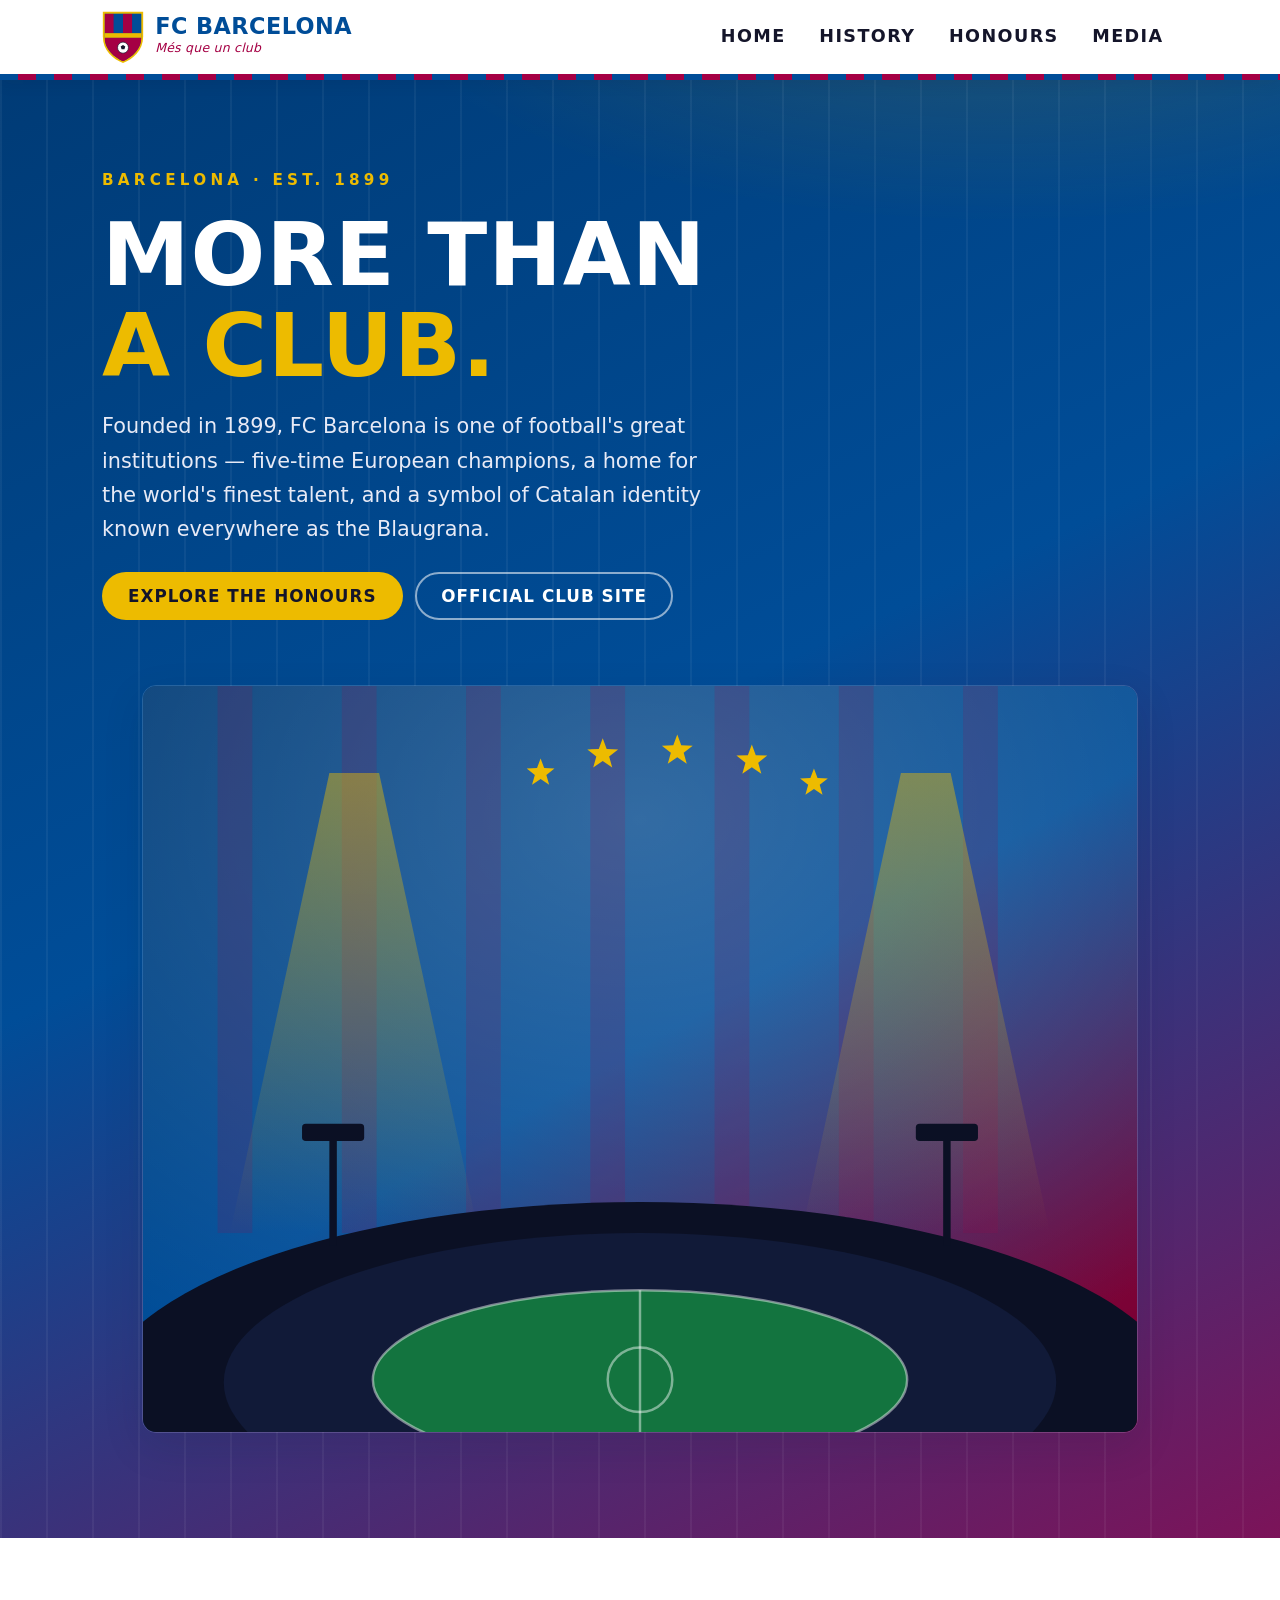
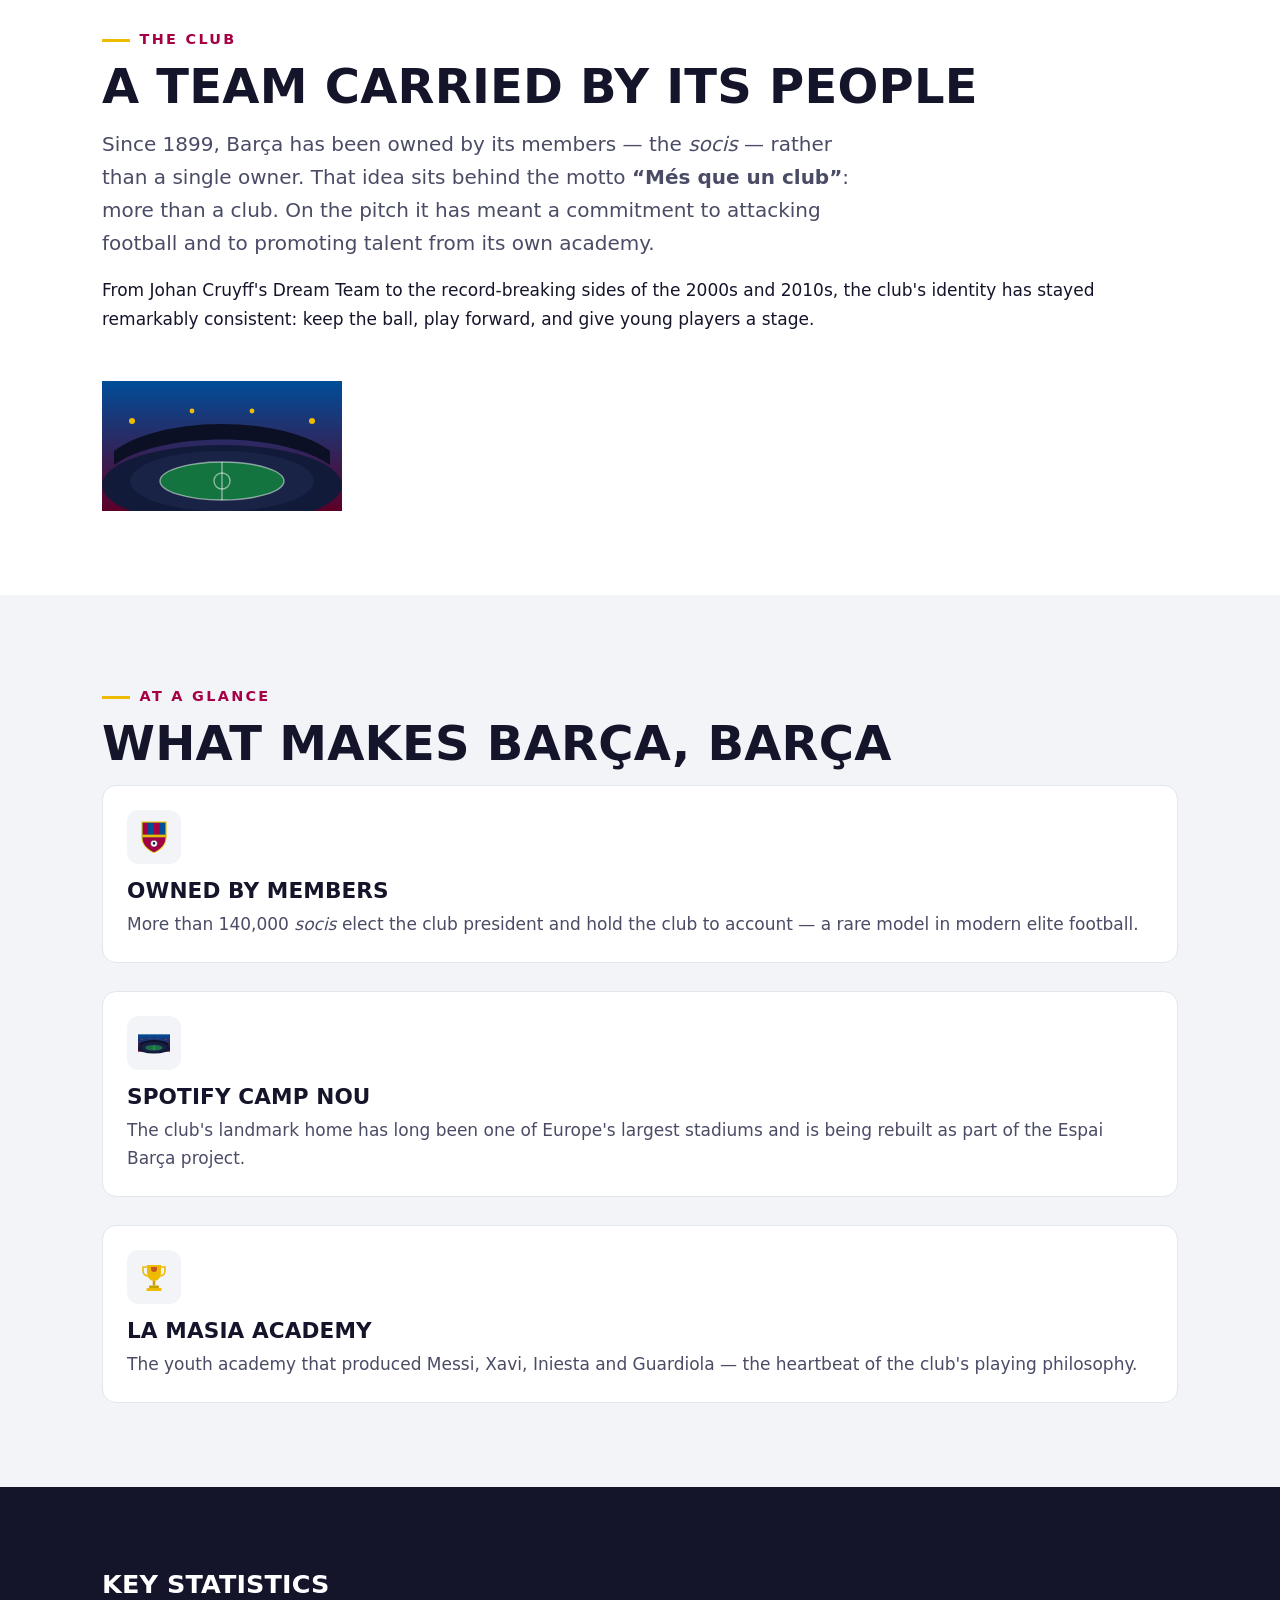
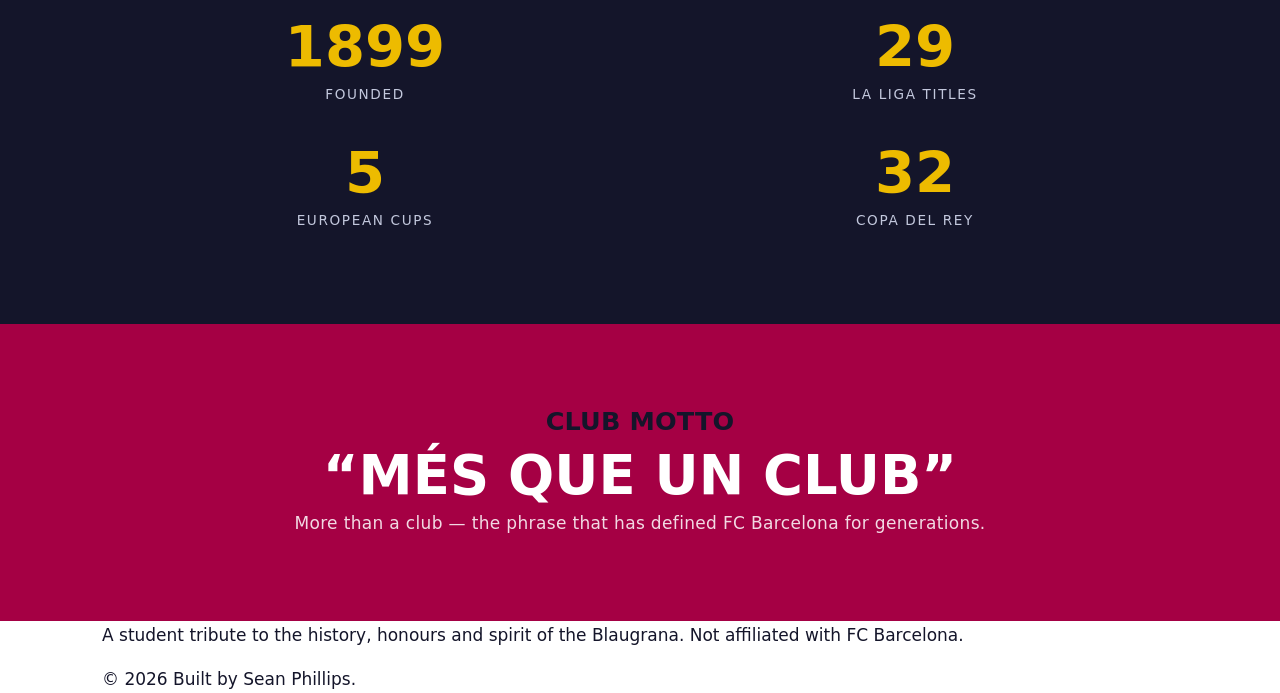
==== index.html @ 63220c72 "adding the motto band at bottom of home page above footer" ====
<!DOCTYPE html>
<html lang="en">
<head>
  <meta charset="utf-8">
  <meta name="viewport" content="width=device-width, initial-scale=1">
  <title>FC Barcelona — Més que un club</title>
  <link rel="stylesheet" href="css/styles.css">
</head>
<body>

  <header class="masthead">
    <div class="container masthead-inner">
      <a class="brand" href="index.html">
        <img class="brand-crest" src="images/crest.svg" alt="FC Barcelona crest" width="42" height="51">
        <span class="brand-text">
          <span class="brand-name">FC Barcelona</span>
          <span class="brand-motto">Més que un club</span>
        </span>
      </a>

      <nav class="mainnav">
        <ul class="nav-menu">
          <li><a class="nav-link" href="index.html">Home</a></li>
          <li><a class="nav-link" href="history.html">History</a></li>
          <li><a class="nav-link" href="honours.html">Honours</a></li>
          <li><a class="nav-link" href="media.html">Media</a></li>
        </ul>
      </nav>
    </div>
    <div class="stripe-bar"></div>
  </header>

  <main id="main">
    <!-- Hero -->
    <section class="hero">
      <div class="container">
        <div class="hero-inner">
          <div>
            <p class="hero-tag rise">Barcelona · Est. 1899</p>
            <h1 class="rise rise-2">More than<span class="accent">a club.</span></h1>
            <p class="hero-lead rise rise-3">Founded in 1899, FC Barcelona is one of football's great institutions — five-time European champions, a home for the world's finest talent, and a symbol of Catalan identity known everywhere as the Blaugrana.</p>
            <div class="hero-actions rise rise-3">
              <a class="button button--primary" href="honours.html">Explore the honours</a>
              <a class="button button--ghost" href="https://www.fcbarcelona.com" target="_blank" rel="noopener noreferrer">Official club site</a>
            </div>
          </div>
          <figure class="hero-figure rise rise-3">
            <img src="images/hero.svg" alt="Illustration of a floodlit stadium in Barcelona's blue and garnet colours" width="800" height="600">
          </figure>
        </div>
      </div>
    </section>

    <!-- Intro / about -->
    <section class="section">
      <div class="container">
        <div class="split split--7-5 split--center">
          <div>
            <p class="eyebrow">The club</p>
            <h2 class="section-title">A team carried by its people</h2>
            <p class="lead">Since 1899, Barça has been owned by its members — the <em>socis</em> — rather than a single owner. That idea sits behind the motto <strong>“Més que un club”</strong>: more than a club. On the pitch it has meant a commitment to attacking football and to promoting talent from its own academy.</p>
            <p>From Johan Cruyff's Dream Team to the record-breaking sides of the 2000s and 2010s, the club's identity has stayed remarkably consistent: keep the ball, play forward, and give young players a stage.</p>
          </div>
          <div>
            <img src="images/stadium.svg" alt="Stylised illustration of a football stadium" width="240" height="130">
          </div>
        </div>
      </div>
    </section>

     <!-- Feature cards (CSS grid) -->
    <section class="section section--mist">
      <div class="container">
        <p class="eyebrow">At a glance</p>
        <h2 class="section-title">What makes Barça, Barça</h2>
        <!-- the card icons are just decoration so I left the alt text empty -->
        <div class="cards">
          <div>
            <article class="feature">
              <div class="feature-icon"><img src="images/crest.svg" alt=""></div>
              <h3>Owned by members</h3>
              <p>More than 140,000 <em>socis</em> elect the club president and hold the club to account — a rare model in modern elite football.</p>
            </article>
          </div>
          <div>
            <article class="feature">
              <div class="feature-icon"><img src="images/stadium.svg" alt=""></div>
              <h3>Spotify Camp Nou</h3>
              <p>The club's landmark home has long been one of Europe's largest stadiums and is being rebuilt as part of the Espai Barça project.</p>
            </article>
          </div>
          <div>
            <article class="feature">
              <div class="feature-icon"><img src="images/trophy.svg" alt=""></div>
              <h3>La Masia academy</h3>
              <p>The youth academy that produced Messi, Xavi, Iniesta and Guardiola — the heartbeat of the club's playing philosophy.</p>
            </article>
          </div>
        </div>
      </div>
    </section>

    <!-- Stats band -->
    <section class="section section--ink">
      <div class="container">
        <!-- this heading is hidden visually but still there for screen readers -->
        <h2 class="visually-hidden">Key statistics</h2>
        <div class="stat-row">
          <div><div class="stat"><span class="stat-num">1899</span><span class="stat-label">Founded</span></div></div>
          <div><div class="stat"><span class="stat-num">29</span><span class="stat-label">La Liga titles</span></div></div>
          <div><div class="stat"><span class="stat-num">5</span><span class="stat-label">European Cups</span></div></div>
          <div><div class="stat"><span class="stat-num">32</span><span class="stat-label">Copa del Rey</span></div></div>
        </div>
      </div>
    </section>

    <!-- Motto band -->
    <section class="section motto">
      <div class="container">
        <h2 class="visually-hidden">Club motto</h2>
        <p class="motto-quote">“Més que un club”</p>
        <p class="motto-sub">More than a club — the phrase that has defined FC Barcelona for generations.</p>
      </div>
    </section>

  </main>

  <footer class="site-footer">
    <div class="container">
      <p>A student tribute to the history, honours and spirit of the Blaugrana. Not affiliated with FC Barcelona.</p>
      <span>© 2026 Built by Sean Phillips.</span>
    </div>
  </footer>

</body>
</html>
---- css/styles.css ----
/* Stylesheet for the website
   Mobile first, no JavaScript and no CSS framework. 
   The layout is done with CSS Grid and Flexbox.
   Colours are the club's blue and garnet (blaugrana) with a gold accent.
   Headings use Barlow Condensed and text uses Barlow. */

/* Variables */
:root {
  --blau: #004D98;
  --blau-dark: #003b76;
  --grana: #A50044;
  --grana-dark: #7a0034;
  --or: #EDBB00;          /* gold accent only, too low contrast for text on white */
  --or-deep: #b8880a;
  --ink: #14152A;         /* nearly black with a blue tint, main text colour */
  --ink-soft: #4a4c66;
  --mist: #F2F4F8;        /* light grey-blue section background */
  --line: #e1e6ef;
  --white: #ffffff;

  /* the browser uses the first font it can find, so if Barlow isn't
     installed it drops to the next one - none of these are downloaded */
  --ff-display: "Barlow Condensed", "Arial Narrow", system-ui, sans-serif;
  --ff-body: "Barlow", system-ui, -apple-system, "Segoe UI", Roboto, Helvetica, Arial, sans-serif;

  --radius: 14px;
  --radius-sm: 9px;
  --shadow-sm: 0 4px 14px rgba(20, 21, 42, 0.08);
  --shadow: 0 14px 40px rgba(20, 21, 42, 0.12);
  --ring: 0 0 0 3px rgba(0, 77, 152, 0.35);

  --wrap: 1140px;
  --gutter: clamp(1rem, 4vw, 2rem);
}

/* Base / reset */
*,
*::before,
*::after { box-sizing: border-box; }

html {
  scroll-behavior: smooth;
  scroll-padding-top: 6rem;
  -webkit-text-size-adjust: 100%;   /* stops iOS resizing the text by itself */
}

body {
  margin: 0;
  overflow-x: hidden;               /* stops any accidental sideways scroll on phones */
  font-family: var(--ff-body);
  font-size: 1.0625rem;             /* about 17px, easy to read on a phone */
  line-height: 1.65;
  color: var(--ink);
  background: var(--white);
  -webkit-font-smoothing: antialiased;
}

img,
svg { max-width: 100%; height: auto; display: block; }  /* images shrink to fit their box */

a { color: var(--blau); text-underline-offset: 0.15em; }
a:hover { color: var(--grana); }

h1, h2, h3, h4 {
  font-family: var(--ff-display);
  font-weight: 800;
  line-height: 1.04;
  text-transform: uppercase;
  letter-spacing: 0.005em;
  color: var(--ink);
  margin: 0 0 0.5em;
}

p { margin: 0 0 1rem; }
ul, ol { margin: 0 0 1rem; }

:focus-visible {
  outline: 3px solid var(--blau);
  outline-offset: 2px;
  border-radius: 3px;
}

/* Helpers */
.container,
.wrap {
  width: 100%;
  max-width: var(--wrap);
  margin-inline: auto;
  padding-inline: var(--gutter);
}
.eyebrow {
  display: inline-flex;
  align-items: center;
  gap: 0.6rem;
  font-family: var(--ff-display);
  font-weight: 700;
  text-transform: uppercase;
  letter-spacing: 0.16em;
  font-size: 0.9rem;
  color: var(--grana);
  margin: 0 0 0.6rem;
}
.eyebrow::before {
  content: "";
  width: 28px; height: 3px;
  background: var(--or);
  flex: none;
}
.eyebrow--light { color: var(--or); }

.section { padding-block: clamp(2.75rem, 8vw, 5.25rem); }
.section--mist { background: var(--mist); }
.section--ink { background: var(--ink); color: #dfe2f0; }
.section--ink h1,
.section--ink h2,
.section--ink h3 { color: var(--white); }

.section-title {
  font-size: clamp(1.9rem, 7vw, 3rem);
  margin-bottom: 0.35em;
}
.lead {
  font-size: clamp(1.05rem, 2.6vw, 1.25rem);
  color: var(--ink-soft);
  max-width: 60ch;
}
.section--ink .lead { color: #c3c8dd; }

/* Header and nav */
.masthead {
  position: sticky;
  top: 0;
  z-index: 100;
  background: var(--white);
  box-shadow: var(--shadow-sm);
}
.masthead-inner {
  position: relative;
  display: flex;
  flex-wrap: wrap;
  align-items: center;
  justify-content: space-between;
  gap: 0 0.75rem;
  padding-block: 0.7rem;
}

.brand {
  display: inline-flex;
  align-items: center;
  gap: 0.7rem;
  text-decoration: none;
  color: var(--ink);
}
.brand-crest { width: 42px; height: auto; }
.brand-name {
  display: block;
  font-family: var(--ff-display);
  font-weight: 800;
  text-transform: uppercase;
  letter-spacing: 0.02em;
  font-size: 1.4rem;
  line-height: 1;
  color: var(--blau);
}
.brand-motto {
  display: block;
  font-family: var(--ff-body);
  font-style: italic;
  font-size: 0.78rem;
  letter-spacing: 0.02em;
  color: var(--grana);
  text-transform: none;
}
.nav-menu {
  list-style: none;
  display: flex;
  gap: 0.3rem;
  margin: 0;
  padding: 0;
}
.nav-link {
  display: block;
  padding: 0.7rem 0.9rem;
  border-radius: var(--radius-sm);
  font-family: var(--ff-display);
  font-weight: 700;
  text-transform: uppercase;
  letter-spacing: 0.08em;
  font-size: 1.1rem;
  color: var(--ink);
  text-decoration: none;
  transition: background 0.18s ease, color 0.18s ease;
}
.nav-link:hover { background: var(--mist); color: var(--grana); }
.nav-link[aria-current="page"] {
  color: var(--white);
  background: var(--blau);
}

/* blue and garnet stripe bar */
.stripe-bar {
  height: 6px;
  background: repeating-linear-gradient(
    90deg,
    var(--blau) 0 18px,
    var(--grana) 18px 36px
  );
}

/* Buttons */
.button {
  display: inline-flex;
  align-items: center;
  gap: 0.5rem;
  font-family: var(--ff-display);
  font-weight: 700;
  text-transform: uppercase;
  letter-spacing: 0.06em;
  font-size: 1.05rem;
  line-height: 1;
  padding: 0.85rem 1.5rem;
  border-radius: 999px;
  border: 2px solid transparent;
  text-decoration: none;
  cursor: pointer;
  transition: transform 0.18s ease, background-color 0.18s ease,
    color 0.18s ease, border-color 0.18s ease, box-shadow 0.18s ease;
}
.button--primary { background: var(--or); color: var(--ink); }
.button--primary:hover { background: #ffcf1a; color: var(--ink); transform: translateY(-2px); box-shadow: var(--shadow-sm); }
.button--ghost { border-color: rgba(255, 255, 255, 0.55); color: var(--white); }
.button--ghost:hover { border-color: var(--white); background: rgba(255, 255, 255, 0.1); color: var(--white); transform: translateY(-2px); }
.button--grana { background: var(--grana); color: var(--white); }
.button--grana:hover { background: var(--grana-dark); color: var(--white); transform: translateY(-2px); box-shadow: var(--shadow-sm); }

/* Hero */
.hero {
  position: relative;
  color: var(--white);
  background:
    radial-gradient(1100px 480px at 78% -10%, rgba(237, 187, 0, 0.18), transparent 60%),
    linear-gradient(155deg, var(--blau-dark) 0%, var(--blau) 46%, var(--grana) 118%);
  overflow: hidden;
}
.hero::before {                 /* faint stripes behind the hero content */
  content: "";
  position: absolute;
  inset: 0;
  background: repeating-linear-gradient(
    90deg,
    rgba(255, 255, 255, 0.05) 0 2px,
    transparent 2px 46px
  );
  pointer-events: none;
}
.hero-inner {
  position: relative;
  display: grid;
  gap: clamp(1.5rem, 5vw, 3rem);
  padding-block: clamp(2.75rem, 9vw, 5.5rem);
}
.hero h1 {
  color: var(--white);
  font-size: clamp(2.6rem, 12vw, 5.5rem);
  letter-spacing: 0.01em;
  margin-bottom: 0.2em;
}
.hero h1 .accent { color: var(--or); display: block; }
.hero-tag {
  font-family: var(--ff-display);
  text-transform: uppercase;
  letter-spacing: 0.28em;
  font-weight: 600;
  font-size: 0.95rem;
  color: var(--or);
  margin-bottom: 1rem;
}
.hero-lead { color: #e7eaf6; font-size: clamp(1.05rem, 2.6vw, 1.3rem); max-width: 46ch; }
.hero-actions { display: flex; flex-wrap: wrap; gap: 0.8rem; margin-top: 1.6rem; }
.hero-figure {
  border-radius: var(--radius);
  overflow: hidden;
  box-shadow: var(--shadow);
  border: 1px solid rgba(255, 255, 255, 0.15);
}
.hero-figure img { width: 100%; }

/* hero fades and slides in on load */
.rise { opacity: 0; transform: translateY(18px); animation: rise 0.7s ease forwards; }
.rise-2 { animation-delay: 0.12s; }
.rise-3 { animation-delay: 0.24s; }
@keyframes rise { to { opacity: 1; transform: none; } }

.split { display: grid; gap: clamp(1.5rem, 4vw, 2rem); }
.split--center { align-items: center; }
.split--start { align-items: start; }
.cards { display: grid; gap: clamp(1.25rem, 3vw, 1.75rem); }

.feature {
  background: var(--white);
  border: 1px solid var(--line);
  border-radius: var(--radius);
  padding: 1.5rem;
  height: 100%;
  transition: transform 0.2s ease, box-shadow 0.2s ease, border-color 0.2s ease;
}
.feature:hover { transform: translateY(-4px); box-shadow: var(--shadow); border-color: transparent; }
.feature-icon {
  width: 54px; height: 54px;
  display: grid; place-items: center;
  border-radius: 12px;
  background: var(--mist);
  margin-bottom: 1rem;
}
.feature-icon img { width: 32px; height: 32px; }
.feature h3 { font-size: 1.35rem; margin-bottom: 0.35em; }
.feature p { color: var(--ink-soft); margin: 0; }

/* Stat strip */
.stat-row { display: grid; grid-template-columns: 1fr 1fr; gap: clamp(1rem, 3vw, 1.5rem); }
.stat { text-align: center; padding: 0.5rem; }
.stat-num {
  font-family: var(--ff-display);
  font-weight: 800;
  font-size: clamp(2.4rem, 9vw, 3.6rem);
  line-height: 1;
  color: var(--or);
}
.stat-label {
  display: block;
  font-family: var(--ff-display);
  text-transform: uppercase;
  letter-spacing: 0.12em;
  font-size: 0.85rem;
  color: #c3c8dd;
  margin-top: 0.4rem;
}
/* Motto band */
.motto {
  text-align: center;
  background: var(--grana);
  color: var(--white);
  position: relative;
}
.motto-quote {
  font-family: var(--ff-display);
  font-weight: 800;
  text-transform: uppercase;
  font-size: clamp(1.8rem, 7vw, 3.4rem);
  line-height: 1.05;
  margin: 0 0 0.3rem;
}
.motto-sub { color: rgba(255, 255, 255, 0.85); margin: 0; letter-spacing: 0.02em; }
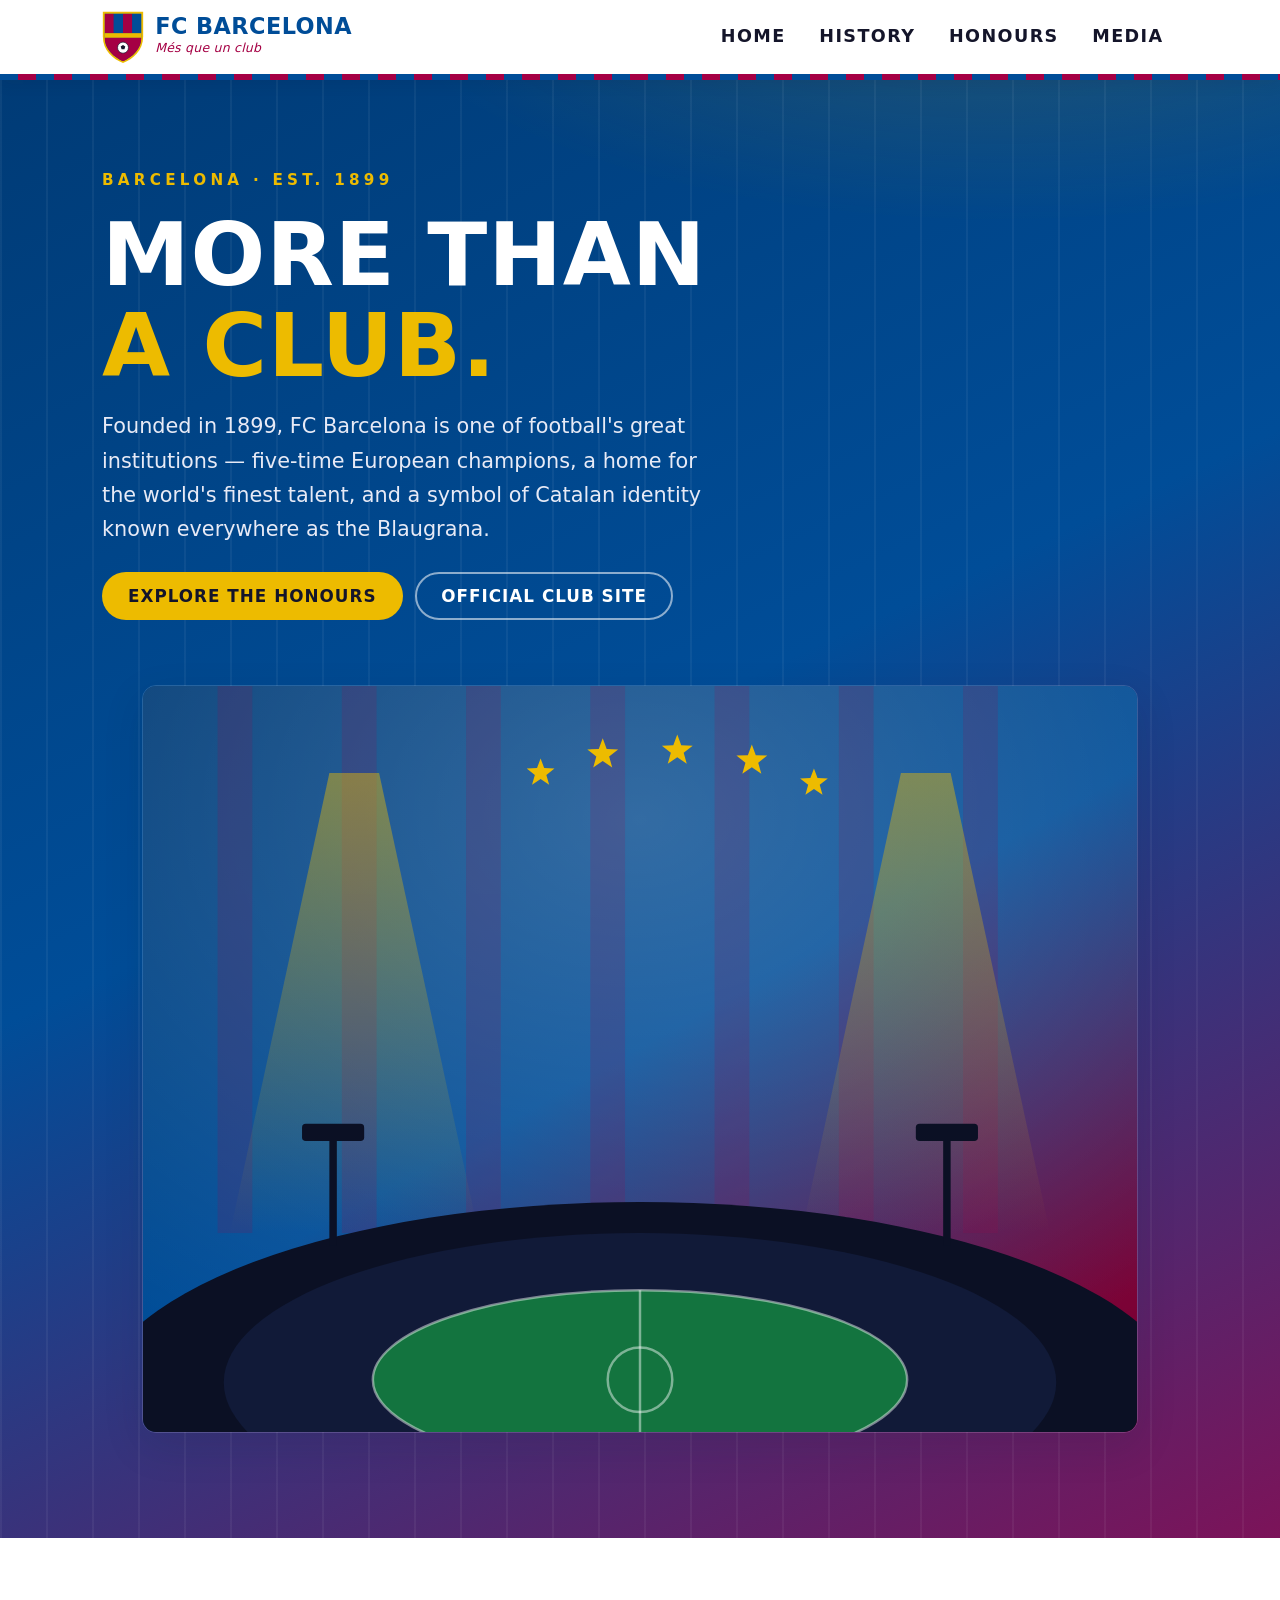
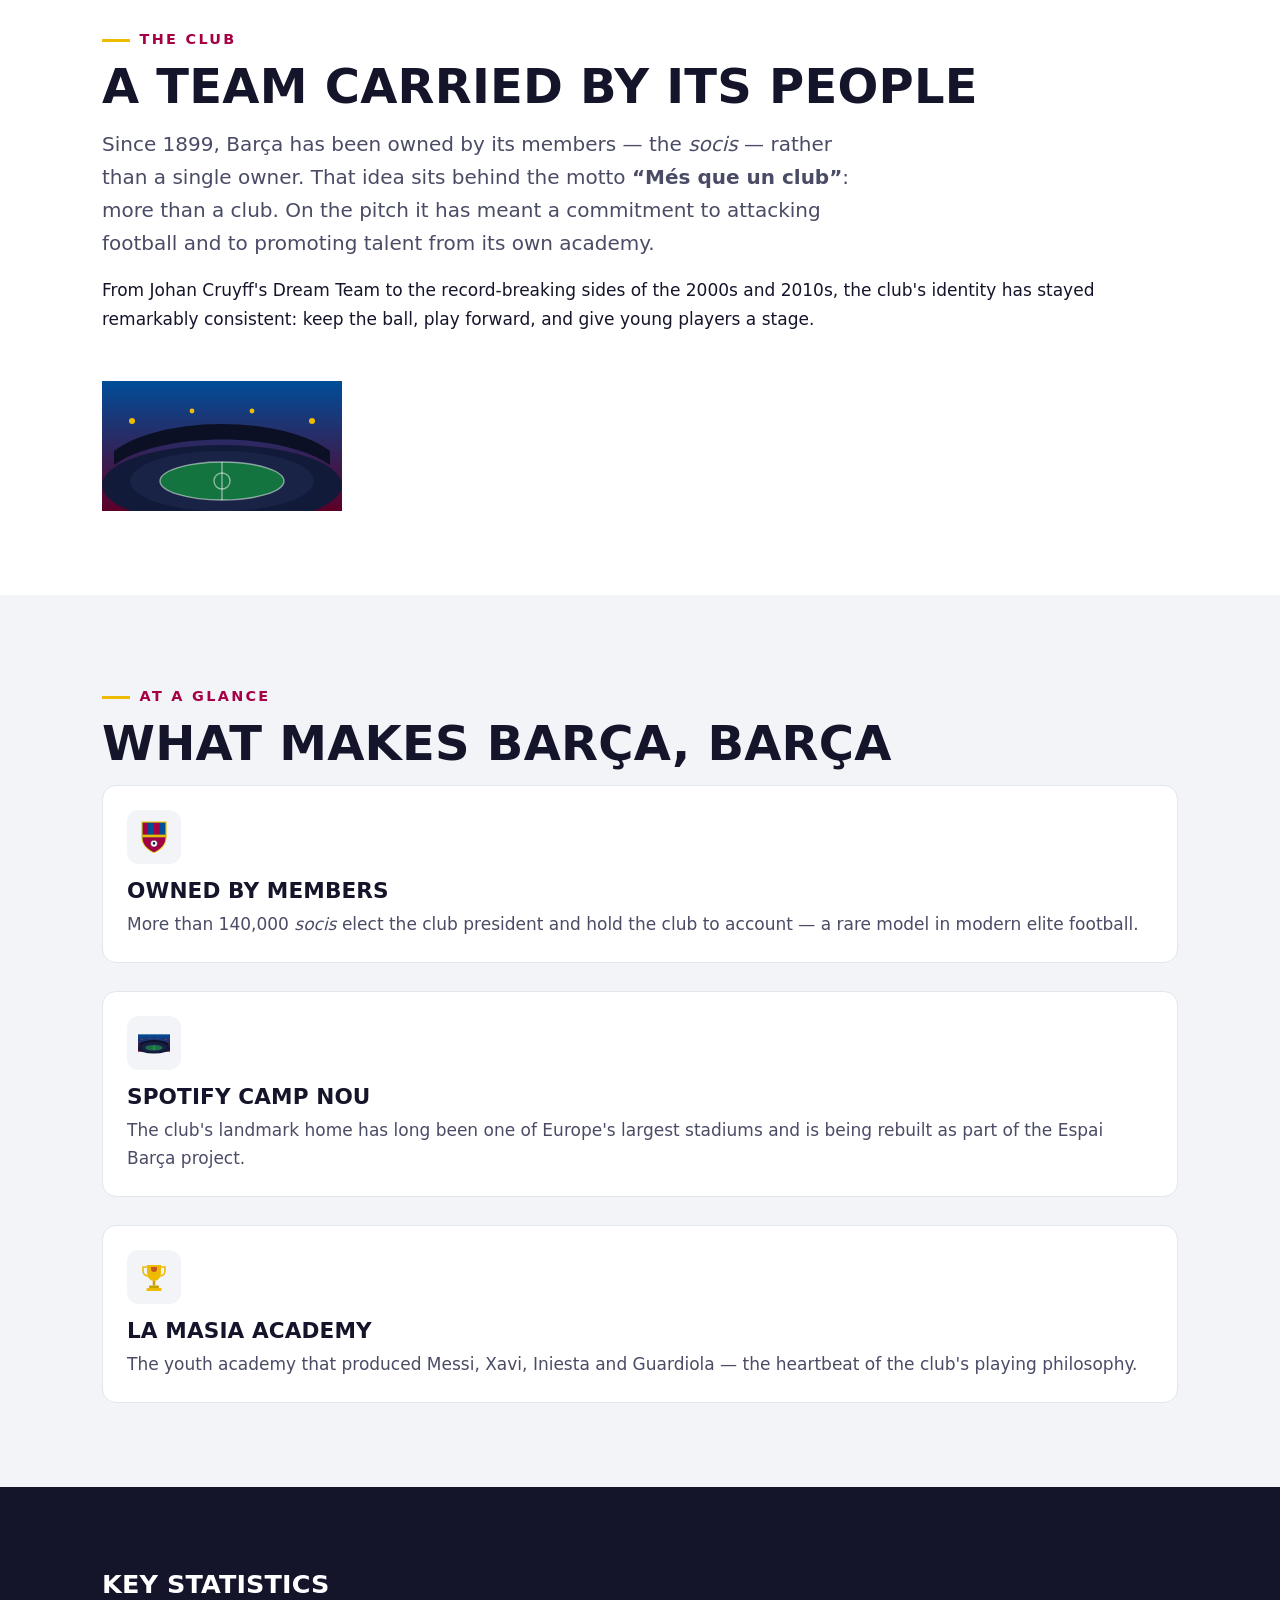
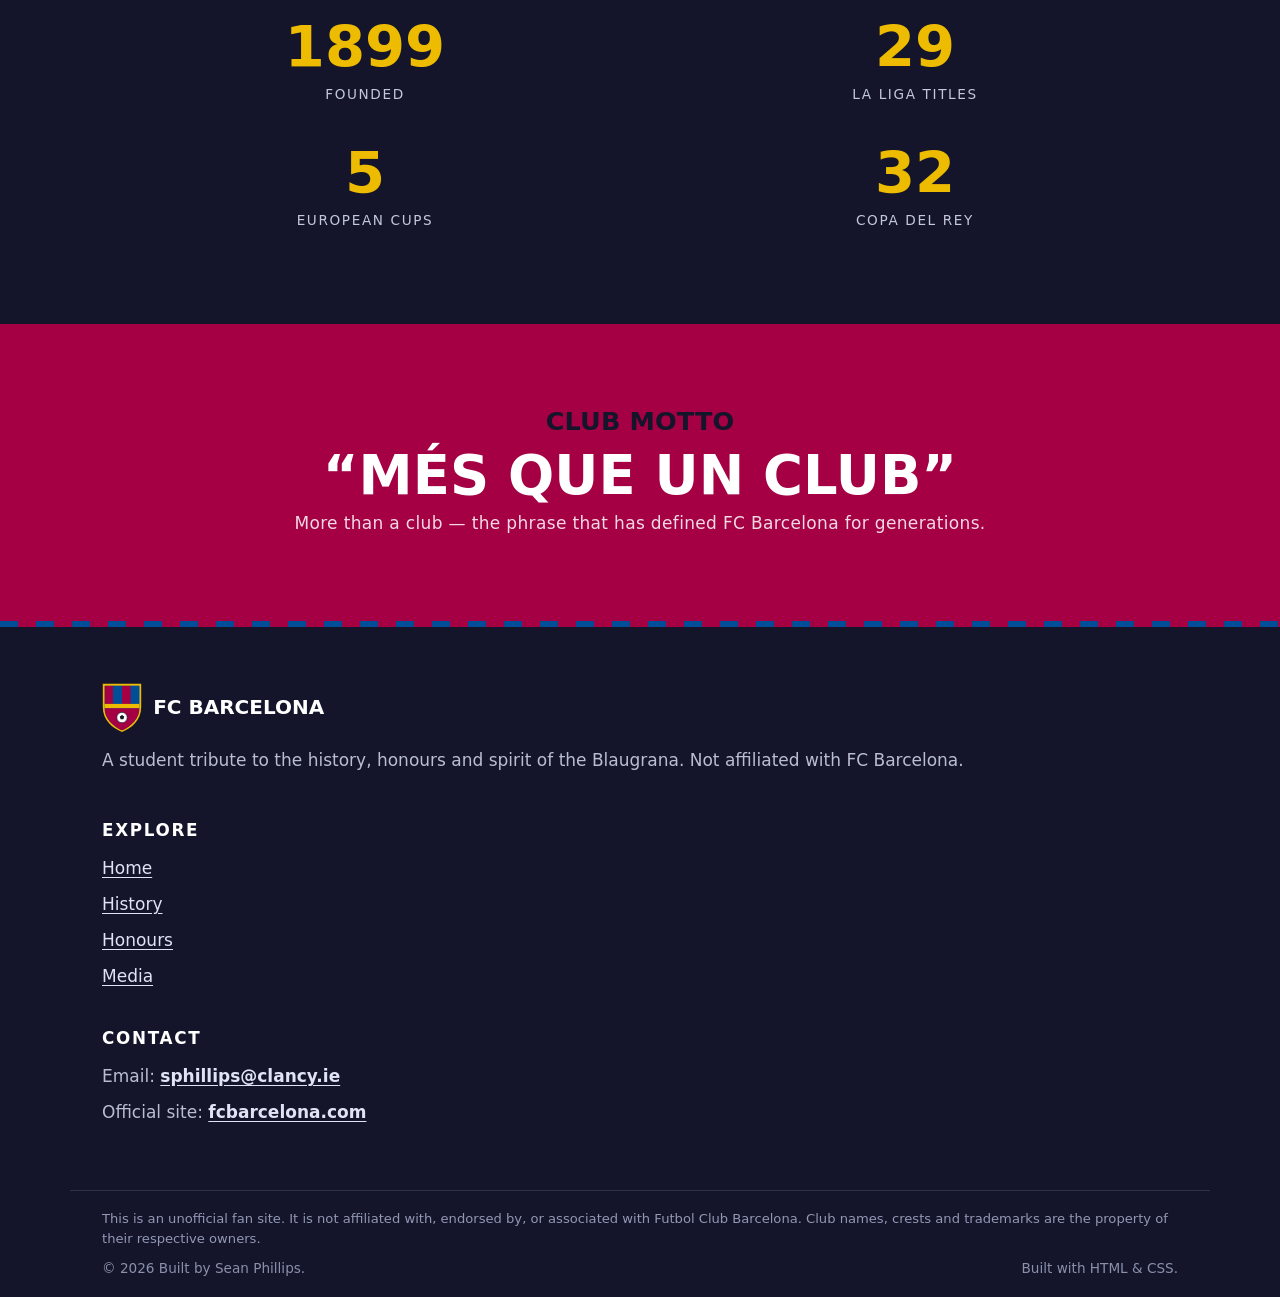
==== commit 9ba1fecf: "improve and flesh out the footer with links and contact details" ====
--- a/index.html
+++ b/index.html
@@ -125,10 +125,40 @@
 
   </main>
 
+  <!-- Footer -->
   <footer class="site-footer">
+    <div class="stripe-bar" aria-hidden="true"></div>
     <div class="container">
-      <p>A student tribute to the history, honours and spirit of the Blaugrana. Not affiliated with FC Barcelona.</p>
+      <div class="footer-grid footer">
+        <div>
+          <div class="footer-brand">
+            <img src="images/crest.svg" alt="" width="40" height="49">
+            <span>FC Barcelona</span>
+          </div>
+          <p>A student tribute to the history, honours and spirit of the Blaugrana. Not affiliated with FC Barcelona.</p>
+        </div>
+        <nav aria-label="Footer">
+          <h2>Explore</h2>
+          <ul>
+            <li><a href="index.html">Home</a></li>
+            <li><a href="history.html">History</a></li>
+            <li><a href="honours.html">Honours</a></li>
+            <li><a href="media.html">Media</a></li>
+          </ul>
+        </nav>
+        <div class="footer-contact">
+          <h2>Contact</h2>
+          <ul>
+            <li>Email: <a href="mailto:sphillips@clancy.ie?subject=Blaugrana%20Hub%20enquiry">sphillips@clancy.ie</a></li>
+            <li>Official site: <a href="https://www.fcbarcelona.com" target="_blank" rel="noopener noreferrer">fcbarcelona.com</a></li>
+          </ul>
+        </div>
+      </div>
+    </div>
+    <div class="footer-bottom container">
+      <p class="footer-disclaimer">This is an unofficial fan site. It is not affiliated with, endorsed by, or associated with Futbol Club Barcelona. Club names, crests and trademarks are the property of their respective owners.</p>
       <span>© 2026 Built by Sean Phillips.</span>
+      <span>Built with HTML &amp; CSS.</span>
     </div>
   </footer>
 
--- a/css/styles.css
+++ b/css/styles.css
@@ -351,3 +351,44 @@
   margin: 0 0 0.3rem;
 }
 .motto-sub { color: rgba(255, 255, 255, 0.85); margin: 0; letter-spacing: 0.02em; }
+
+/* Footer */
+.site-footer { background: var(--ink); color: #b9bdd4; }
+.site-footer a { color: #dfe3f3; }
+.site-footer a:hover { color: var(--or); }
+.footer-grid { display: grid; gap: 2rem; padding-block: clamp(2.5rem, 7vw, 3.5rem); }
+.footer-brand { display: flex; align-items: center; gap: 0.7rem; margin-bottom: 0.9rem; }
+.footer-brand img { width: 40px; }
+.footer-brand span {
+  font-family: var(--ff-display);
+  font-weight: 800;
+  text-transform: uppercase;
+  font-size: 1.25rem;
+  color: var(--white);
+}
+.footer h2 {
+  font-size: 1.05rem;
+  letter-spacing: 0.1em;
+  color: var(--white);
+  margin-bottom: 0.9rem;
+}
+.footer ul { list-style: none; margin: 0; padding: 0; }
+.footer li { margin-bottom: 0.5rem; }
+.footer-contact a { font-weight: 600; }
+.footer-bottom {
+  border-top: 1px solid rgba(255, 255, 255, 0.12);
+  padding-block: 1.1rem;
+  font-size: 0.85rem;
+  color: #8a8fac;
+  display: flex;
+  flex-wrap: wrap;
+  gap: 0.5rem 1.25rem;
+  justify-content: space-between;
+}
+.footer-disclaimer {
+  flex-basis: 100%;
+  margin: 0;
+  font-size: 0.82rem;
+  line-height: 1.55;
+  color: #9297b4;
+}
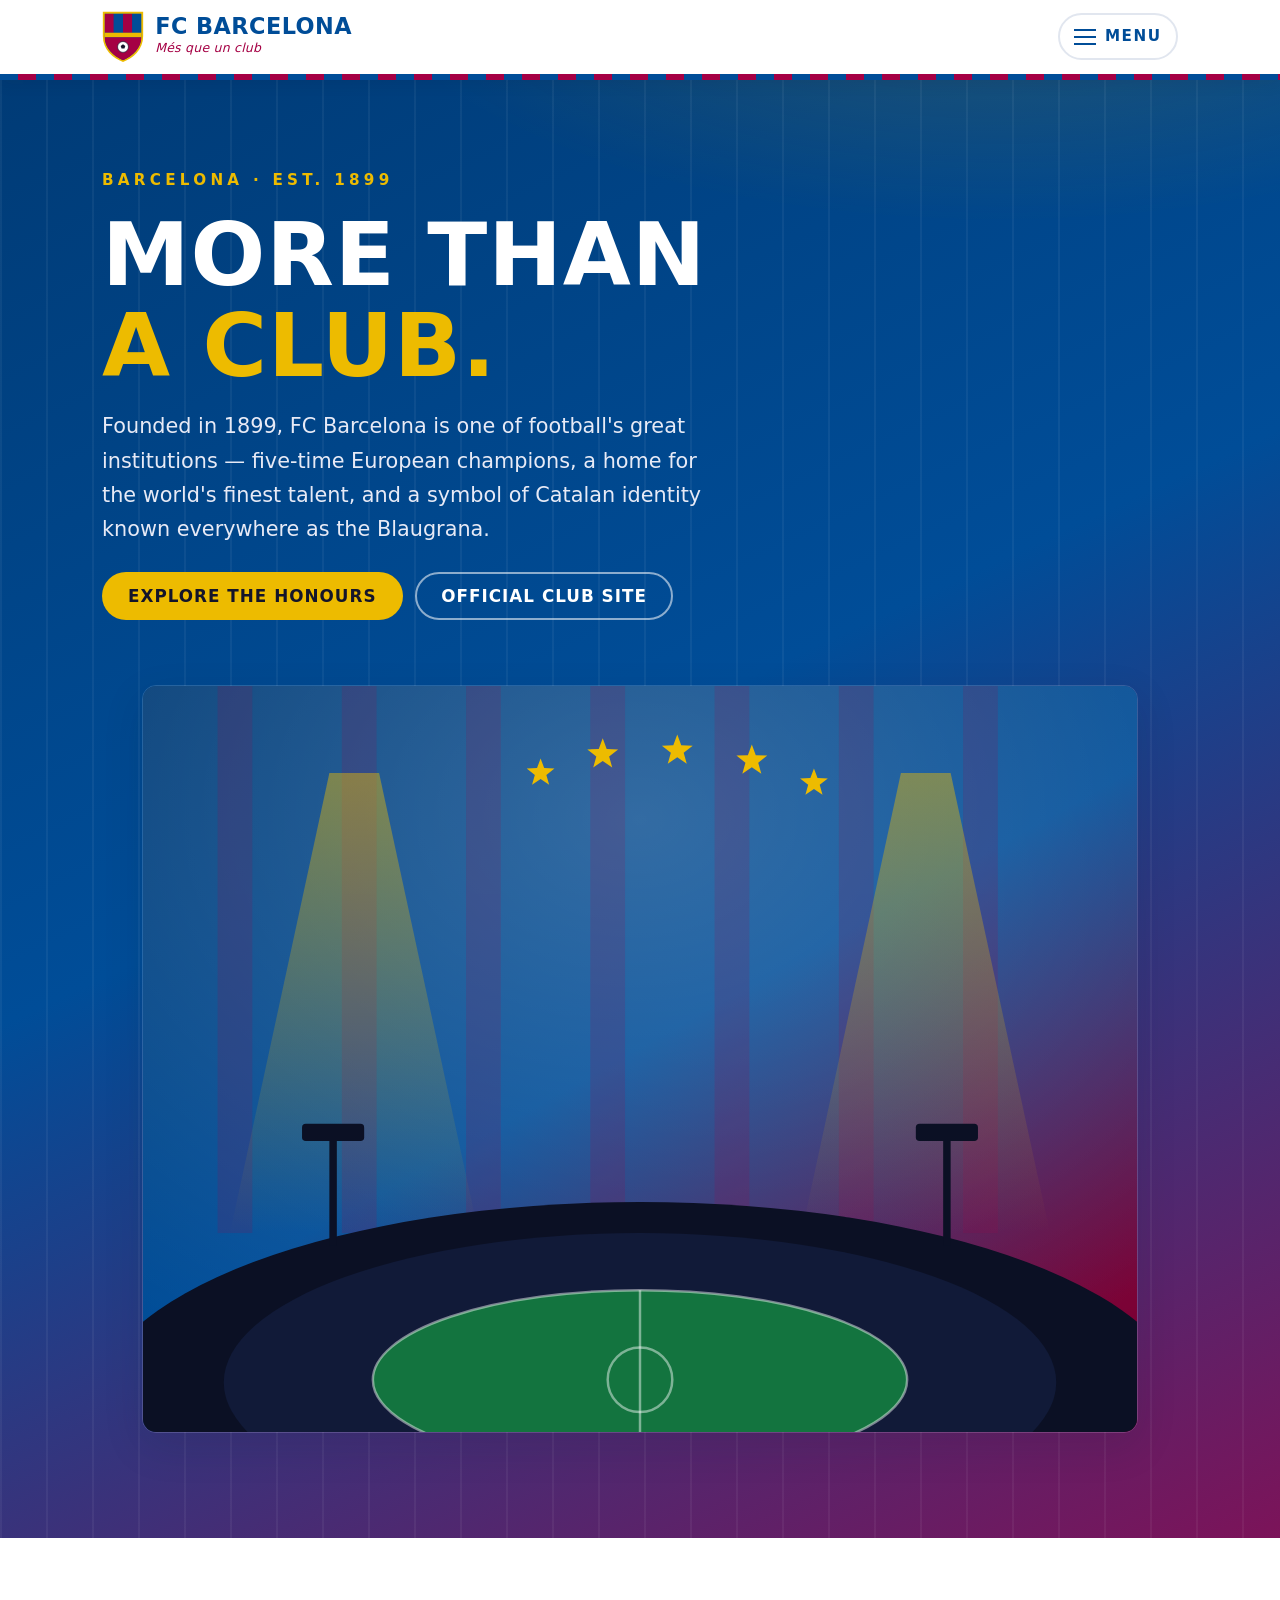
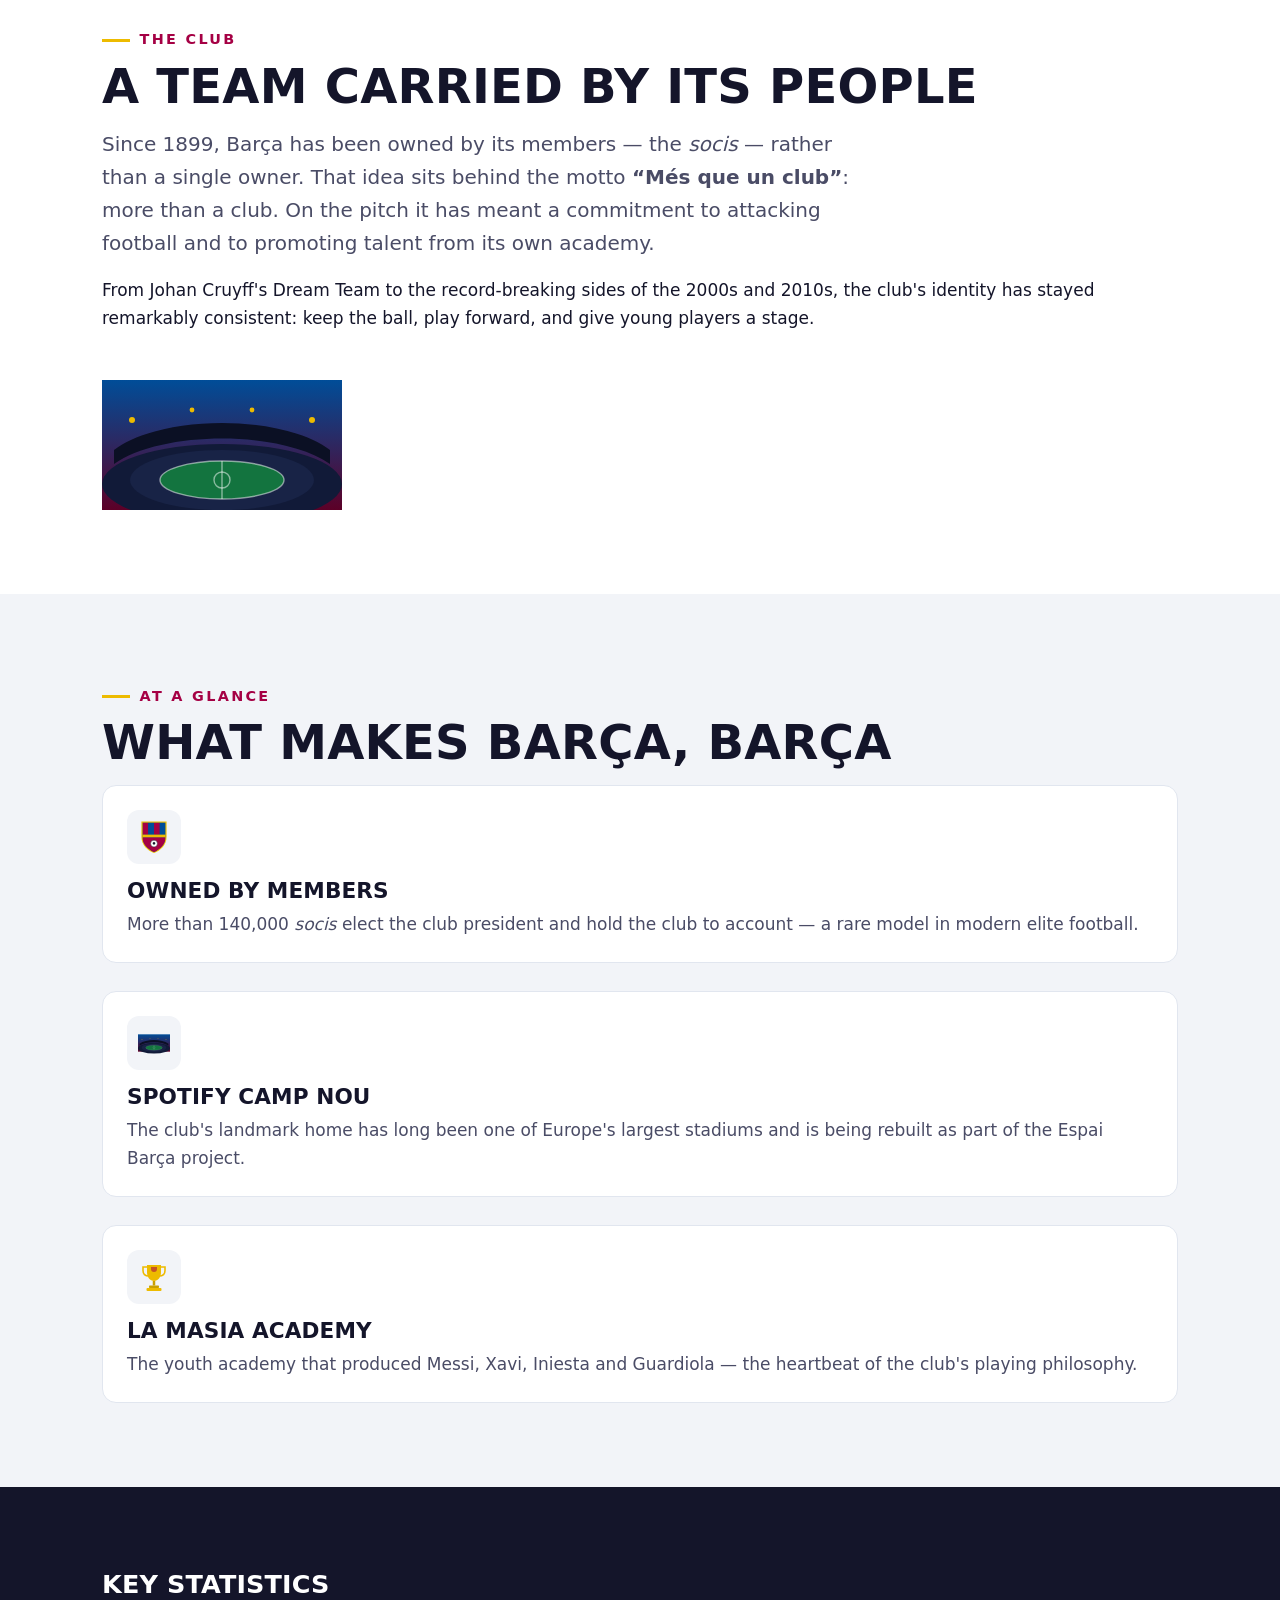
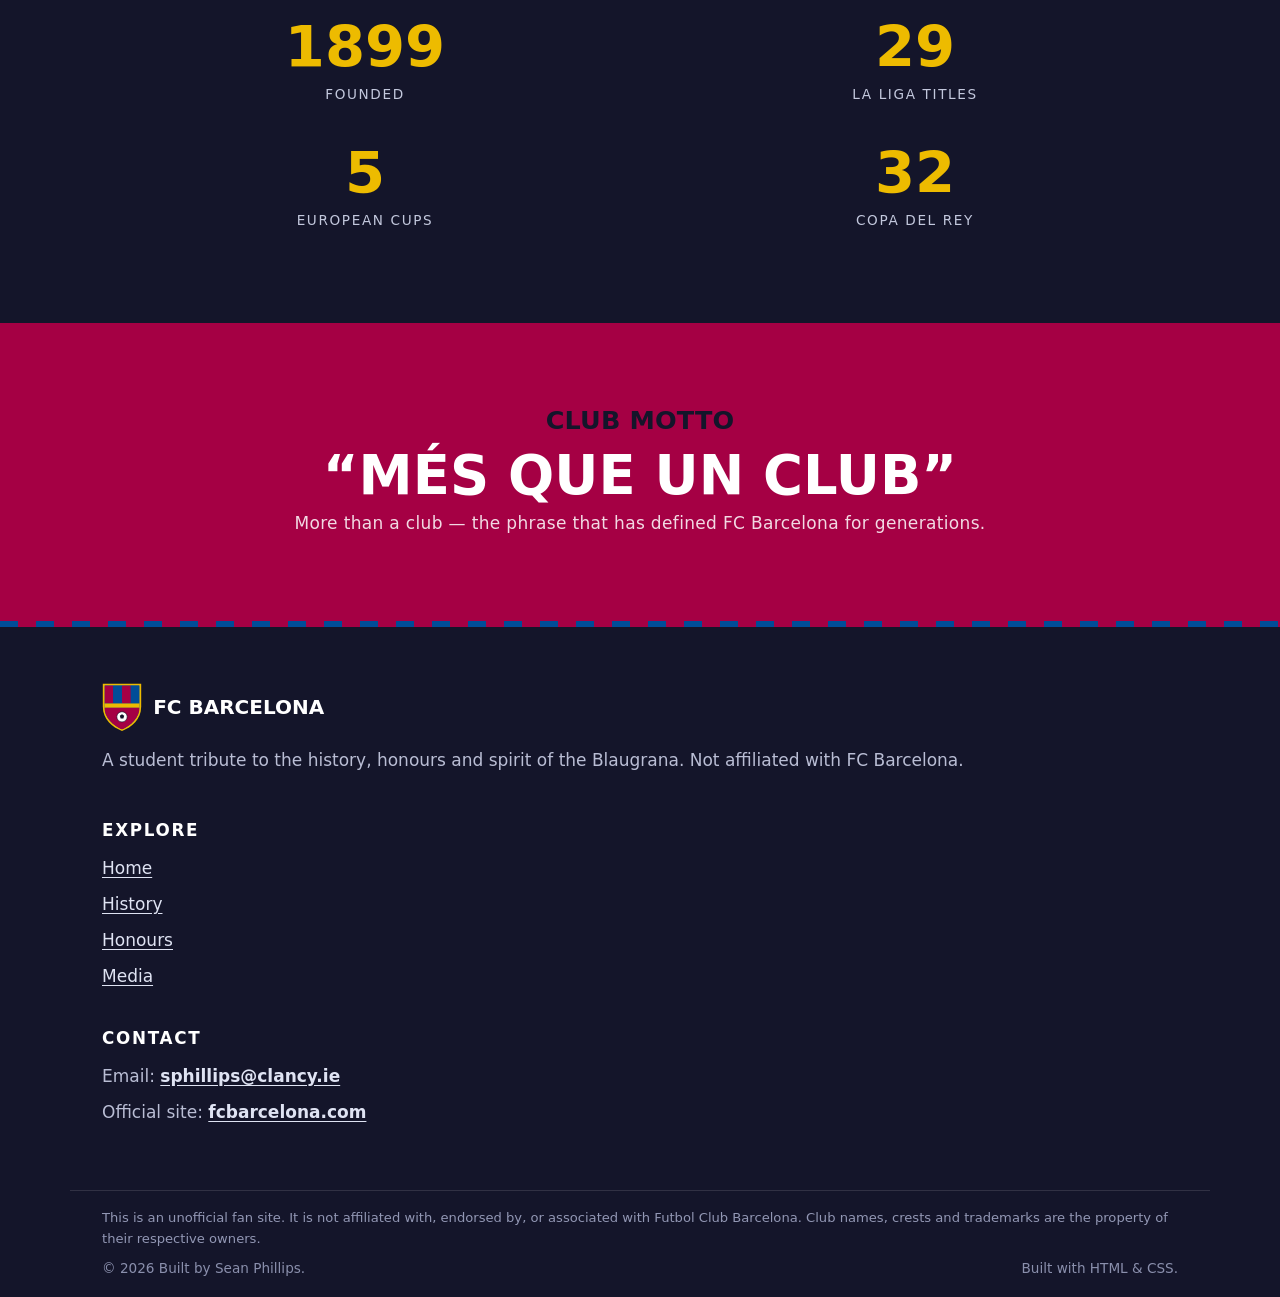
==== commit d05ac46b: "make the navigation work on mobile with a css-only burger menu" ====
--- a/index.html
+++ b/index.html
@@ -18,7 +18,14 @@
         </span>
       </a>
 
-      <nav class="mainnav">
+      <!-- hidden checkbox keeps track of whether the menu is open, so the burger menu works without any JavaScript -->
+      <input class="nav-checkbox" type="checkbox" id="nav-toggle" aria-label="Toggle main menu">
+      <label class="nav-burger" for="nav-toggle">
+        <span class="nav-burger-box" aria-hidden="true"></span>
+        <span>Menu</span>
+      </label>
+
+      <nav class="mainnav" aria-label="Primary">
         <ul class="nav-menu">
           <li><a class="nav-link" href="index.html">Home</a></li>
           <li><a class="nav-link" href="history.html">History</a></li>
--- a/css/styles.css
+++ b/css/styles.css
@@ -171,13 +171,68 @@
   color: var(--grana);
   text-transform: none;
 }
+/* responsive nav done with the checkbox trick so no JavaScript is needed */
+.mainnav { width: 100%; order: 3; }
+.nav-checkbox {
+  position: absolute;
+  top: 1rem; right: 1rem;
+  width: 1px; height: 1px;
+  margin: 0;
+  opacity: 0;
+}
+.nav-burger {
+  display: inline-flex;
+  align-items: center;
+  gap: 0.55rem;
+  padding: 0.55rem 0.9rem;
+  border: 2px solid var(--line);
+  border-radius: 999px;
+  font-family: var(--ff-display);
+  font-weight: 700;
+  text-transform: uppercase;
+  letter-spacing: 0.1em;
+  font-size: 0.95rem;
+  color: var(--blau);
+  cursor: pointer;
+  user-select: none;
+}
+.nav-burger-box {
+  position: relative;
+  width: 22px; height: 2px;
+  background: var(--blau);
+  transition: background 0.2s ease;
+}
+.nav-burger-box::before,
+.nav-burger-box::after {
+  content: "";
+  position: absolute;
+  left: 0;
+  width: 22px; height: 2px;
+  background: var(--blau);
+  transition: transform 0.2s ease;
+}
+.nav-burger-box::before { top: -7px; }
+.nav-burger-box::after { top: 7px; }
+
 .nav-menu {
   list-style: none;
-  display: flex;
-  gap: 0.3rem;
-  margin: 0;
+  display: none;
+  flex-direction: column;
+  gap: 0.25rem;
+  width: 100%;
+  margin: 0.6rem 0 0.2rem;
   padding: 0;
 }
+
+/* when the checkbox is ticked the menu shows */
+.nav-checkbox:checked ~ .mainnav .nav-menu { display: flex; }
+/* turn the burger icon into an X when the menu is open */
+.nav-checkbox:checked ~ .nav-burger .nav-burger-box { background: transparent; }
+.nav-checkbox:checked ~ .nav-burger .nav-burger-box::before { transform: translateY(7px) rotate(45deg); }
+.nav-checkbox:checked ~ .nav-burger .nav-burger-box::after { transform: translateY(-7px) rotate(-45deg); }
+/* focus ring for keyboard users */
+.nav-checkbox:focus-visible ~ .nav-burger { outline: 3px solid var(--blau); outline-offset: 2px; }
+
 .nav-link {
   display: block;
   padding: 0.7rem 0.9rem;
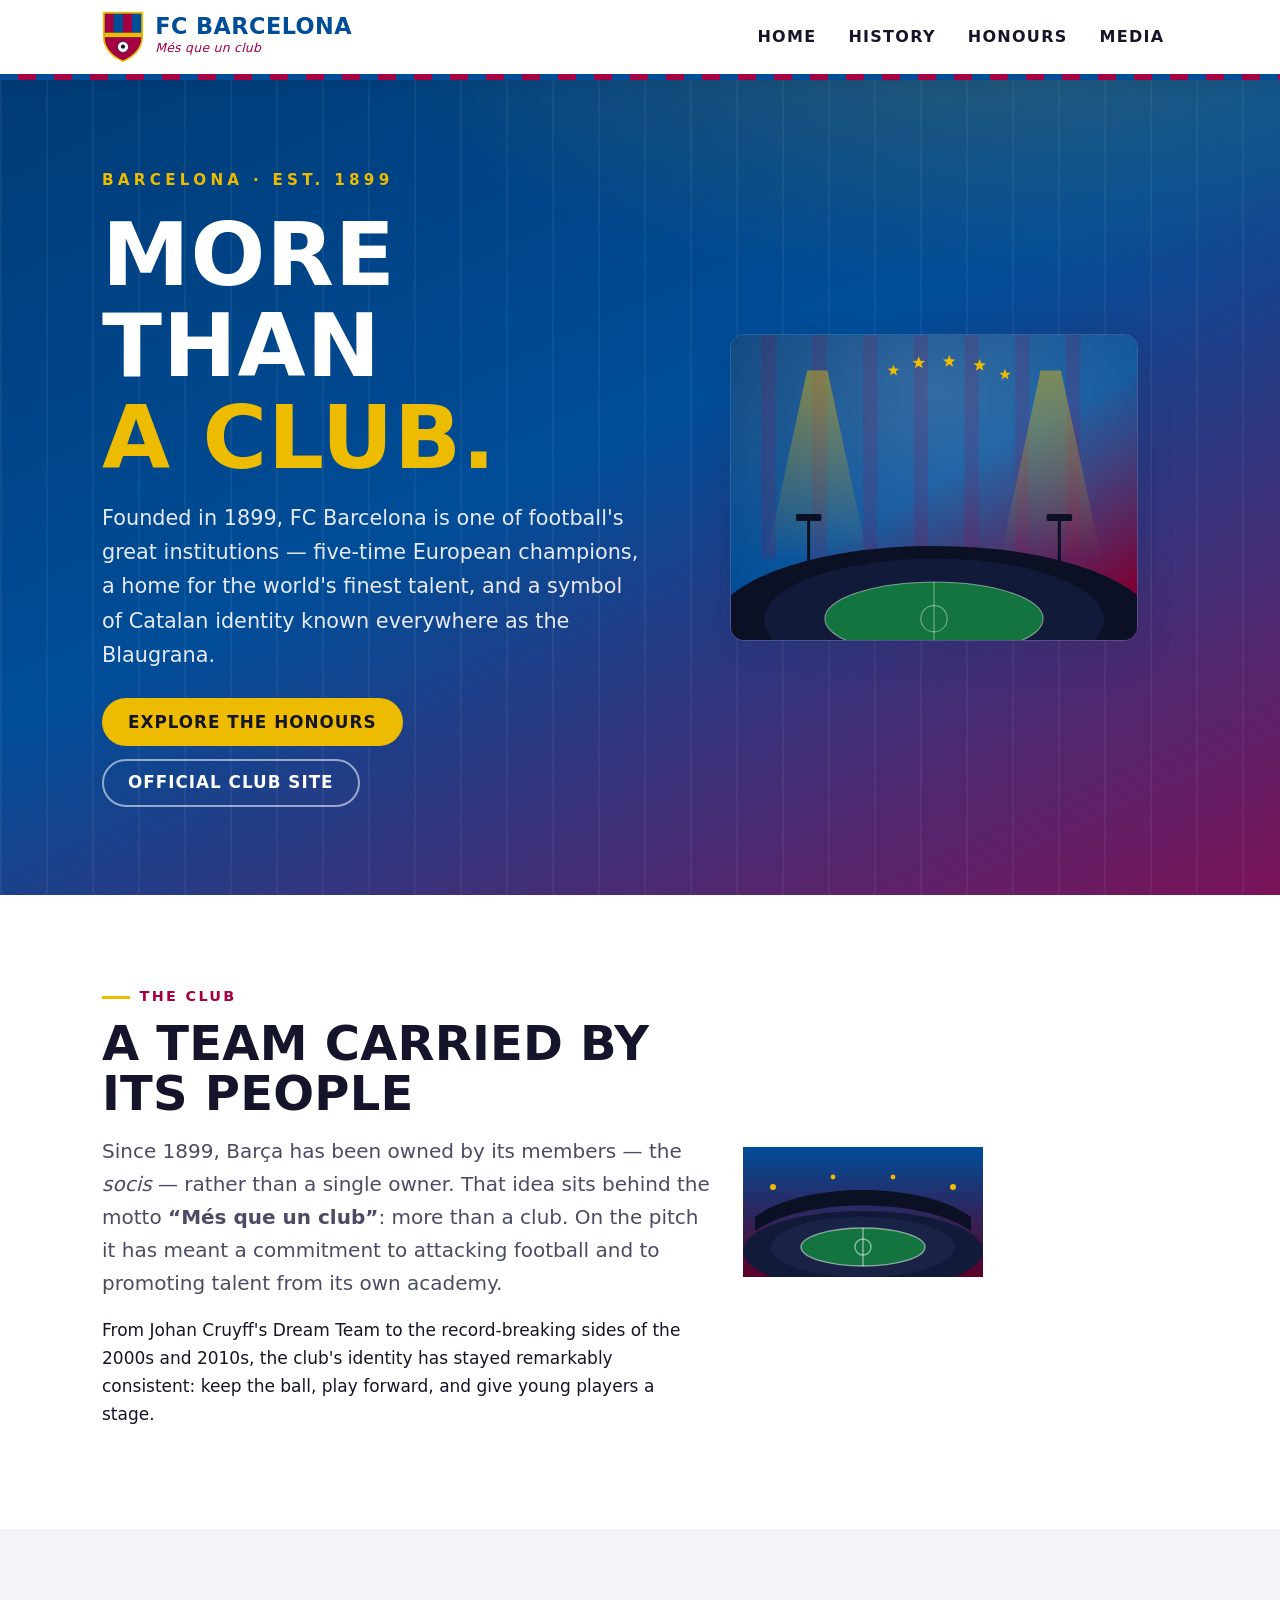
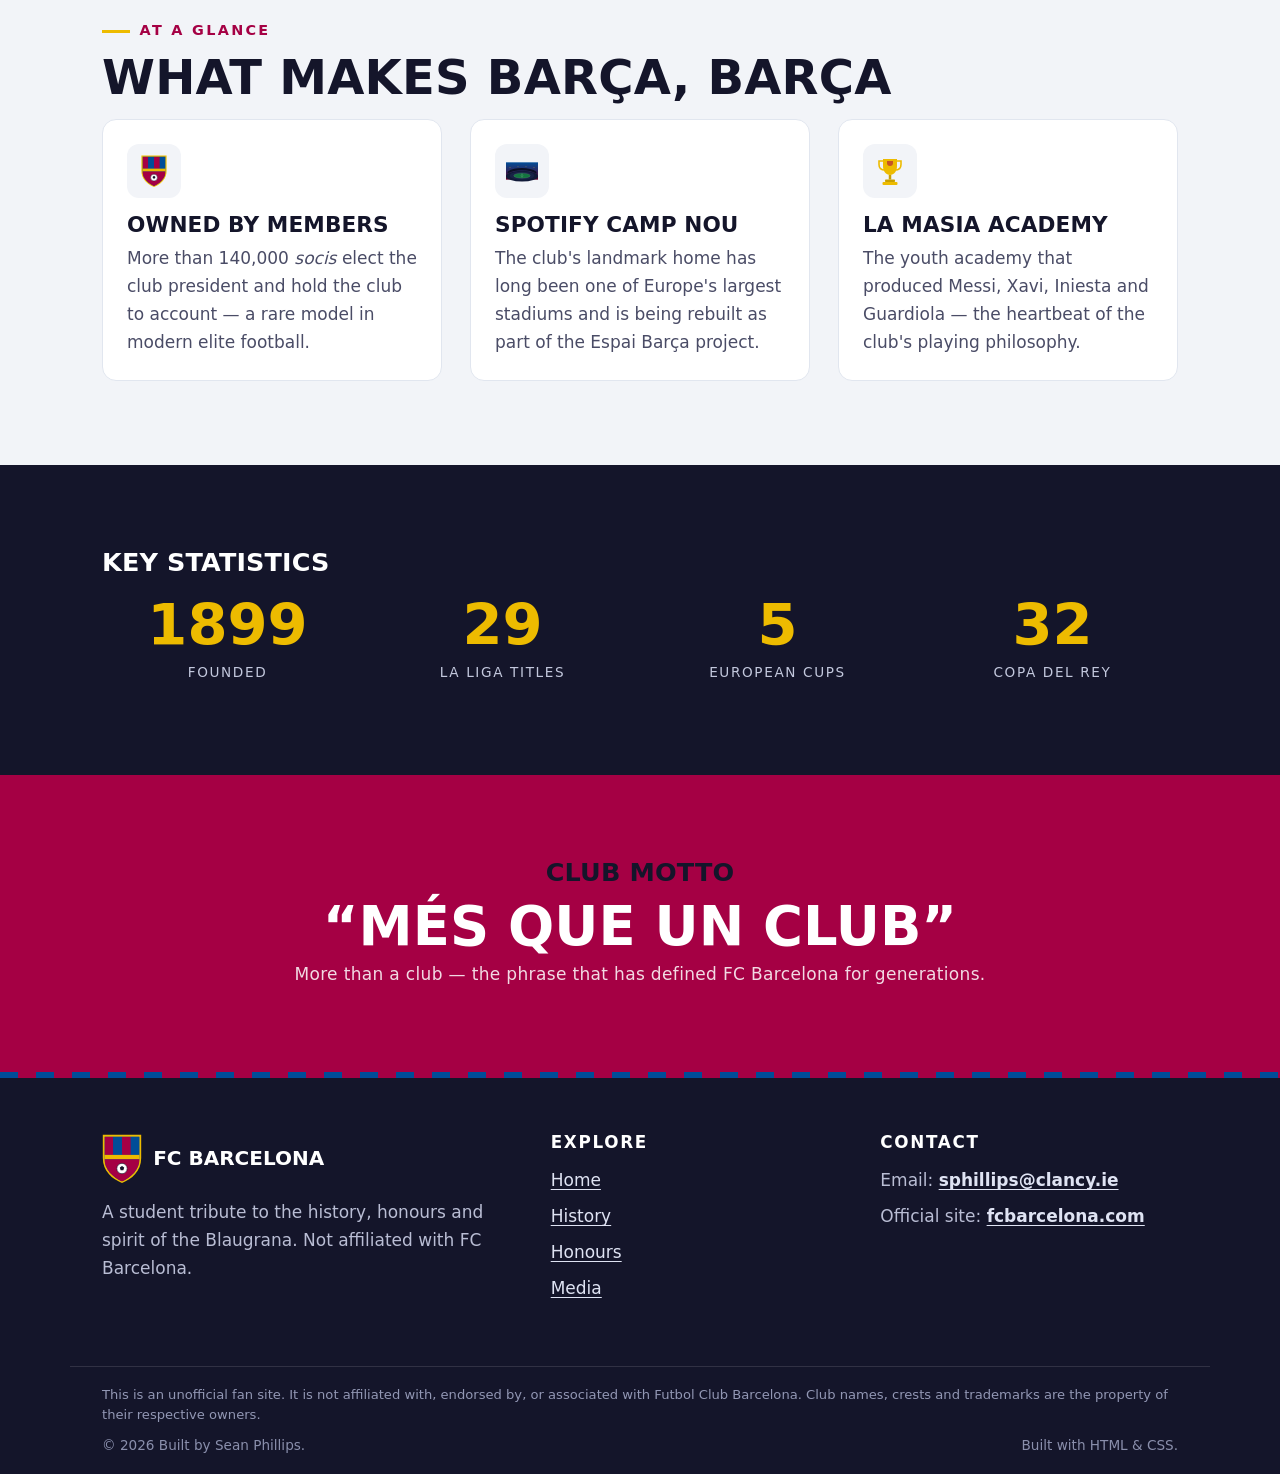
==== commit 3c5641d1: "add a skip to content link so keyboard users can tab past the nav on every page" ====
--- a/index.html
+++ b/index.html
@@ -7,6 +7,7 @@
   <link rel="stylesheet" href="css/styles.css">
 </head>
 <body>
+<a class="skip-link" href="#main">Skip to content</a>
 
   <header class="masthead">
     <div class="container masthead-inner">
--- a/css/styles.css
+++ b/css/styles.css
@@ -88,6 +88,21 @@
   margin-inline: auto;
   padding-inline: var(--gutter);
 }
+
+.skip-link {
+  position: absolute;
+  left: 0.5rem;
+  top: -3.5rem;
+  z-index: 200;
+  background: var(--ink);
+  color: var(--white);
+  padding: 0.6rem 1rem;
+  border-radius: var(--radius-sm);
+  text-decoration: none;
+  transition: top 0.2s ease;
+}
+.skip-link:focus { top: 0.5rem; color: var(--white); }
+
 .eyebrow {
   display: inline-flex;
   align-items: center;
@@ -447,3 +462,150 @@
   line-height: 1.55;
   color: #9297b4;
 }
+
+/* Timeline (history page) */
+.timeline { list-style: none; margin: 0; padding: 0; position: relative; }
+.timeline::before {
+  content: "";
+  position: absolute;
+  left: 8px; top: 4px; bottom: 4px;
+  width: 3px;
+  background: linear-gradient(var(--blau), var(--grana));
+}
+.timeline li { position: relative; padding: 0 0 1.75rem 2.5rem; }
+.timeline li::before {
+  content: "";
+  position: absolute;
+  left: 2px; top: 4px;
+  width: 15px; height: 15px;
+  border-radius: 50%;
+  background: var(--or);
+  border: 3px solid var(--white);
+  box-shadow: 0 0 0 2px var(--or);
+}
+.timeline .year {
+  font-family: var(--ff-display);
+  font-weight: 800;
+  font-size: 1.4rem;
+  color: var(--grana);
+  line-height: 1;
+}
+.timeline h3 { margin: 0.15rem 0 0.35rem; font-size: 1.25rem; }
+.timeline p { color: var(--ink-soft); margin: 0; }
+
+/* Video (bonus feature) */
+.video-frame {
+  border-radius: var(--radius);
+  overflow: hidden;
+  box-shadow: var(--shadow);
+  border: 4px solid var(--white);
+  background: #000;
+}
+/* keeps the video at 16:9 no matter how wide the screen is */
+.video-frame.ratio-fallback { position: relative; aspect-ratio: 16 / 9; }
+.video-frame.ratio-fallback iframe {
+  position: absolute; inset: 0;
+  width: 100%; height: 100%; border: 0;
+}
+
+.media-note {
+  font-size: 0.9rem;
+  color: var(--ink-soft);
+  border-left: 3px solid var(--or);
+  padding-left: 0.9rem;
+}
+
+/* Tables (honours page) */
+.table-card {
+  background: var(--white);
+  border: 1px solid var(--line);
+  border-radius: var(--radius);
+  box-shadow: var(--shadow-sm);
+  overflow: hidden;
+}
+.table-scroll { overflow-x: auto; -webkit-overflow-scrolling: touch; }  /* the table scrolls inside the card, not the page */
+
+table.data {
+  width: 100%;
+  min-width: 560px;               /* forces the sideways scroll on small screens */
+  border-collapse: collapse;
+  font-variant-numeric: tabular-nums;
+}
+table.data caption {
+  caption-side: top;
+  text-align: left;
+  padding: 1rem 1.25rem;
+  font-family: var(--ff-display);
+  text-transform: uppercase;
+  letter-spacing: 0.06em;
+  font-weight: 700;
+  color: var(--ink-soft);
+  font-size: 0.9rem;
+}
+table.data thead th {
+  background: var(--blau);
+  color: var(--white);
+  font-family: var(--ff-display);
+  text-transform: uppercase;
+  letter-spacing: 0.06em;
+  font-weight: 700;
+  text-align: left;
+  padding: 0.8rem 1rem;
+  white-space: nowrap;
+}
+table.data tbody th,
+table.data tbody td {
+  padding: 0.8rem 1rem;
+  border-top: 1px solid var(--line);
+  text-align: left;
+}
+table.data tbody th { font-weight: 600; }
+table.data tbody tr:nth-child(odd) { background: var(--mist); }
+table.data tbody tr:hover { background: rgba(0, 77, 152, 0.08); }
+table.data .num { text-align: right; font-weight: 600; }
+table.data .win { color: var(--blau); font-weight: 700; }
+table.data .loss { color: var(--grana); font-weight: 700; }
+table.data tfoot td {
+  padding: 0.8rem 1rem;
+  border-top: 2px solid var(--blau);
+  font-family: var(--ff-display);
+  text-transform: uppercase;
+  letter-spacing: 0.04em;
+  font-weight: 700;
+}
+
+/* Responsive breakpoints (mobile first) */
+
+/* 600px and up: cards go two across */
+@media (min-width: 600px) {
+  .cards { grid-template-columns: repeat(2, 1fr); }
+  .footer-grid { grid-template-columns: 1.4fr 1fr 1fr; }
+}
+
+/* 768px and up: hero becomes two columns */
+@media (min-width: 768px) {
+  .hero-inner { grid-template-columns: 1.05fr 0.95fr; align-items: center; }
+  .stat-row { grid-template-columns: repeat(4, 1fr); }
+  table.data { min-width: 0; }         /* enough room now, no scroll needed */
+}
+
+/* 992px and up: full nav bar across the top; burger hidden on desktop wide view; burger menu shows when window is narrowed*/
+@media (min-width: 992px) {
+  .cards { grid-template-columns: repeat(3, 1fr); }
+  .split--7-5 { grid-template-columns: 7fr 5fr; }
+  .split--8-4 { grid-template-columns: 8fr 4fr; }
+  .split--4-8 { grid-template-columns: 4fr 8fr; }
+  .masthead-inner { flex-wrap: nowrap; }
+  .nav-burger,
+  .nav-checkbox { display: none; }
+  .mainnav { width: auto; order: 0; }
+  .nav-checkbox:checked ~ .mainnav .nav-menu,
+  .nav-menu {
+    display: flex;
+    flex-direction: row;
+    width: auto;
+    margin: 0;
+    gap: 0.3rem;
+  }
+  .nav-link { font-size: 1rem; padding: 0.55rem 0.85rem; }
+}
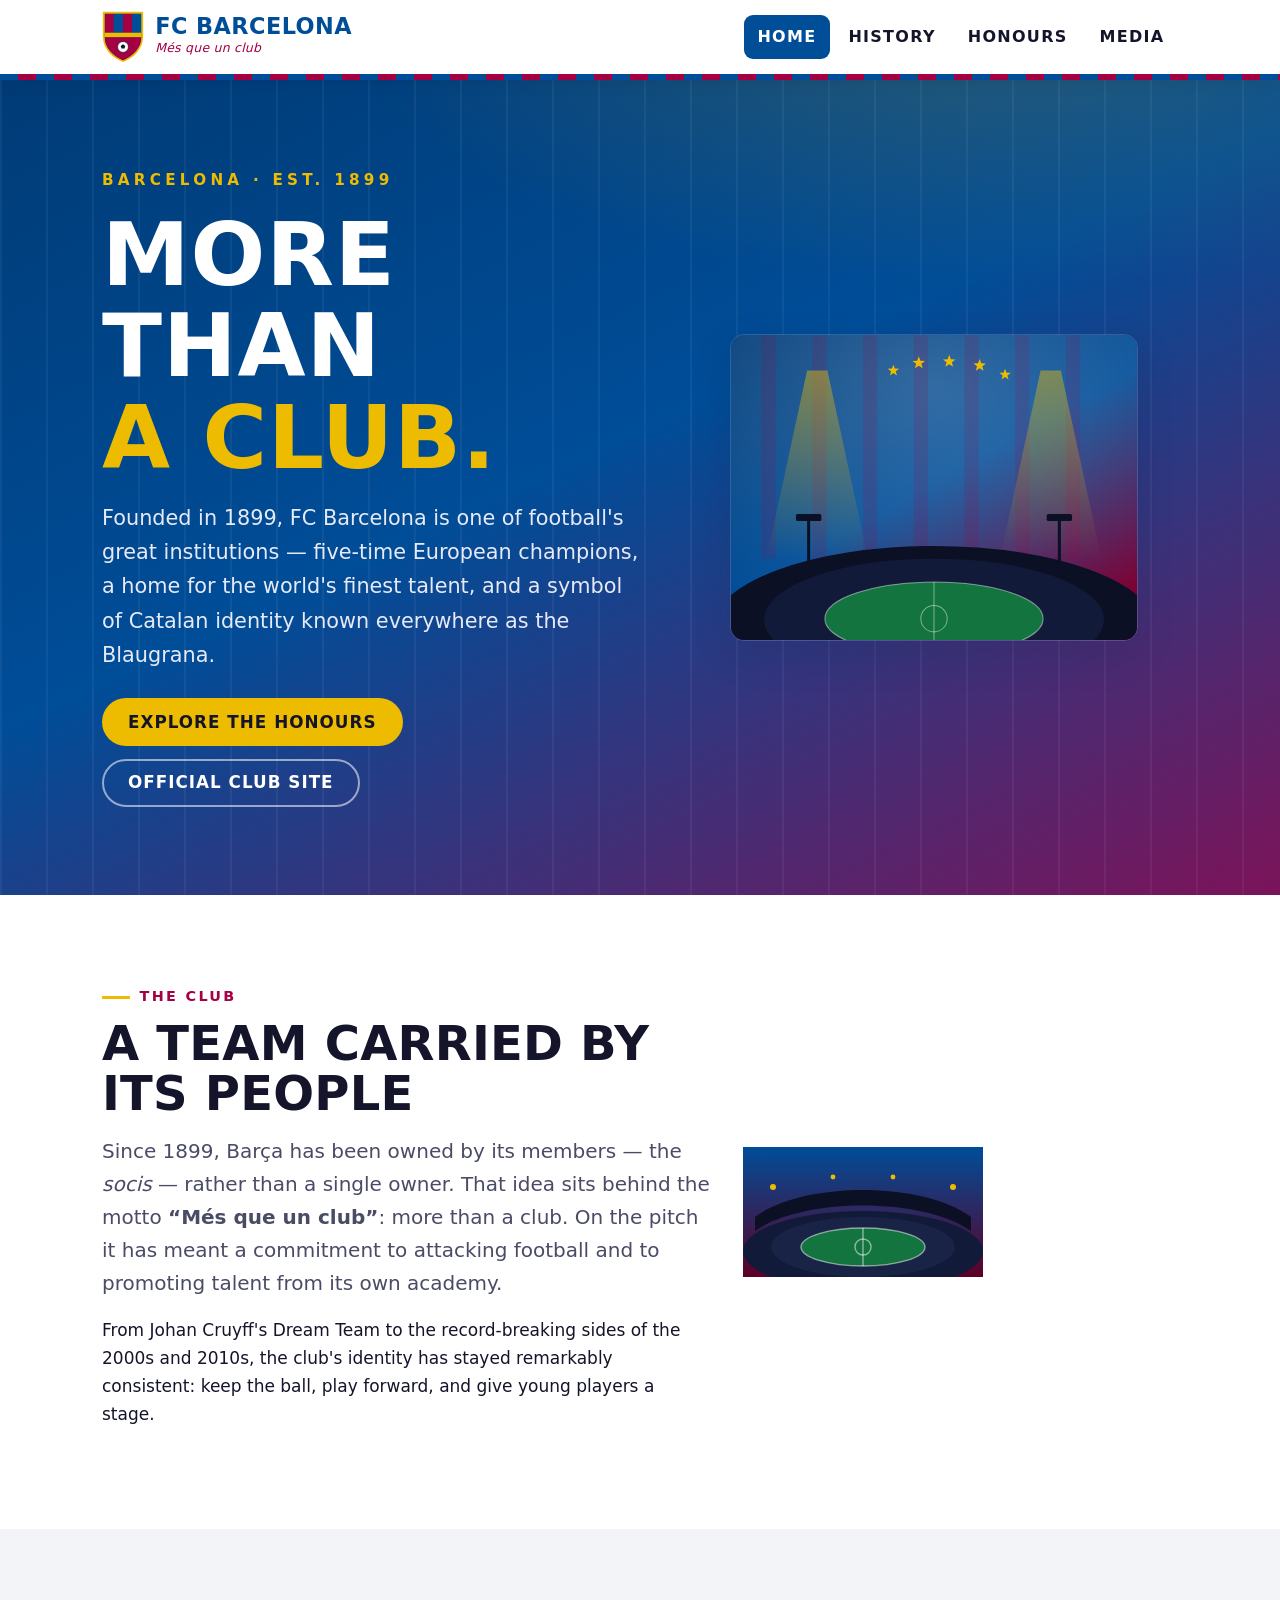
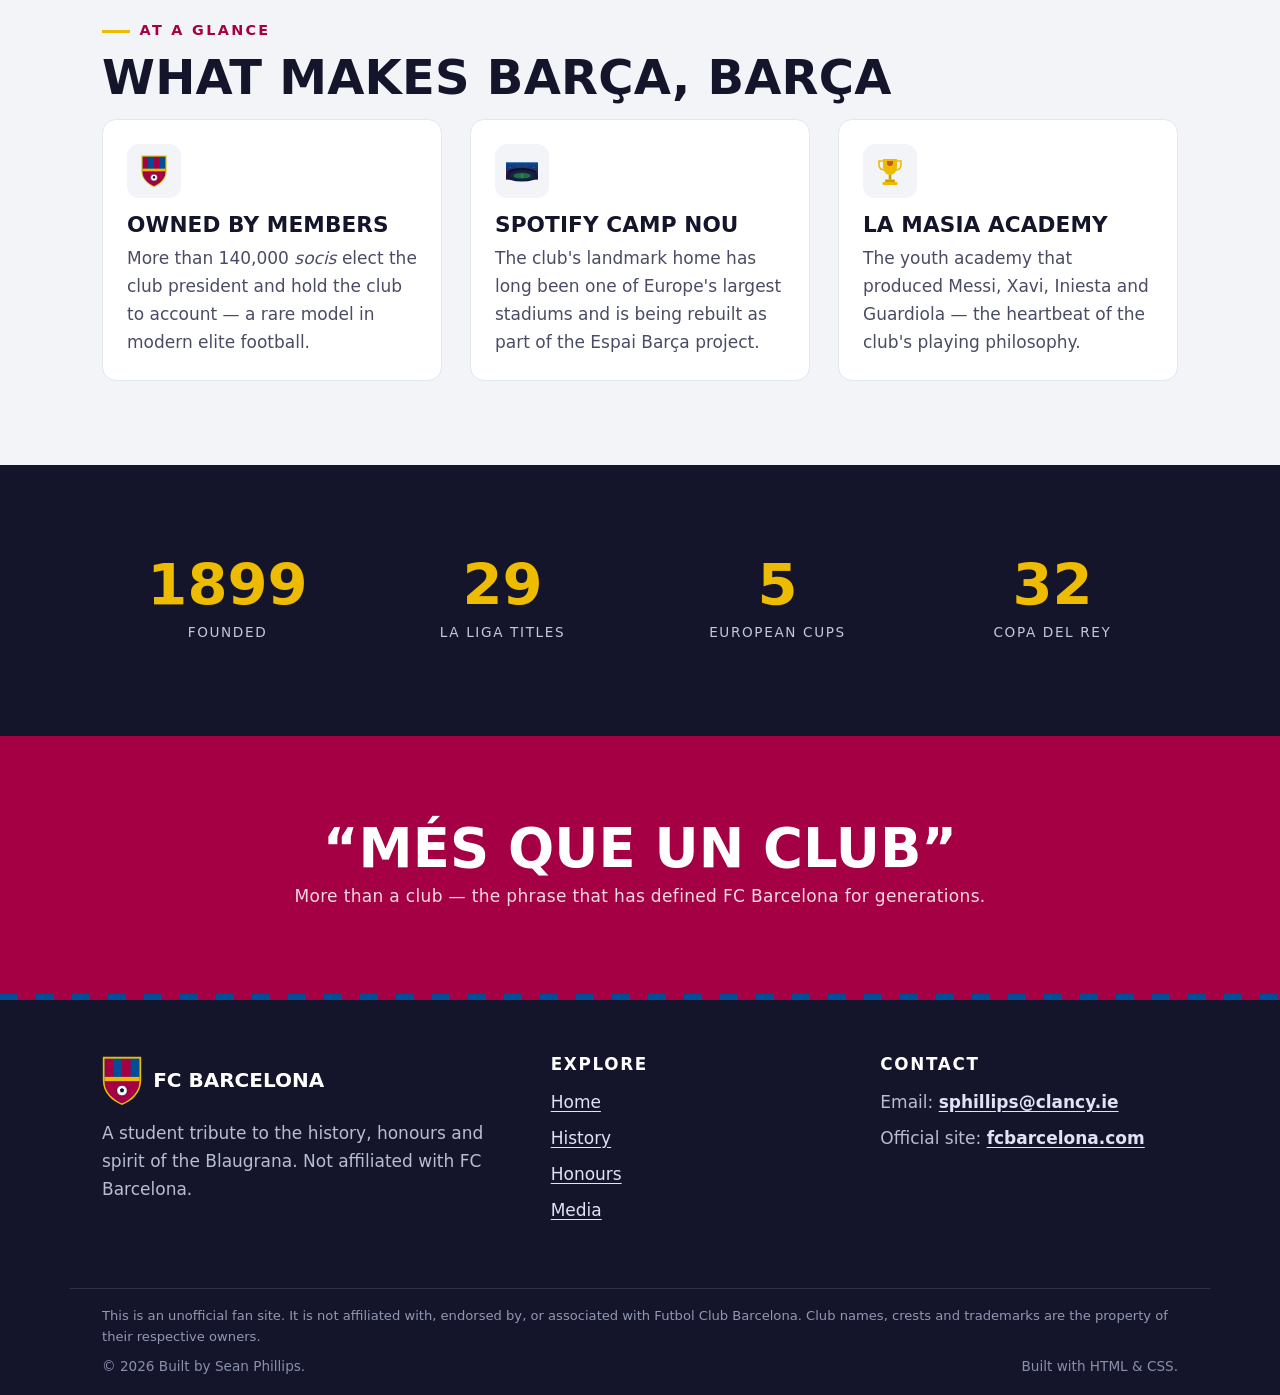
==== commit 0910227d: "mark the current page in the nav with aria-current (all four pages)" ====
--- a/index.html
+++ b/index.html
@@ -28,7 +28,7 @@
 
       <nav class="mainnav" aria-label="Primary">
         <ul class="nav-menu">
-          <li><a class="nav-link" href="index.html">Home</a></li>
+          <li><a class="nav-link" href="index.html" aria-current="page">Home</a></li>
           <li><a class="nav-link" href="history.html">History</a></li>
           <li><a class="nav-link" href="honours.html">Honours</a></li>
           <li><a class="nav-link" href="media.html">Media</a></li>
--- a/css/styles.css
+++ b/css/styles.css
@@ -87,6 +87,15 @@
   max-width: var(--wrap);
   margin-inline: auto;
   padding-inline: var(--gutter);
+}
+
+.visually-hidden {
+  position: absolute !important;
+  width: 1px; height: 1px;
+  margin: -1px; padding: 0; border: 0;
+  clip: rect(0 0 0 0);
+  clip-path: inset(50%);
+  overflow: hidden; white-space: nowrap;
 }
 
 .skip-link {
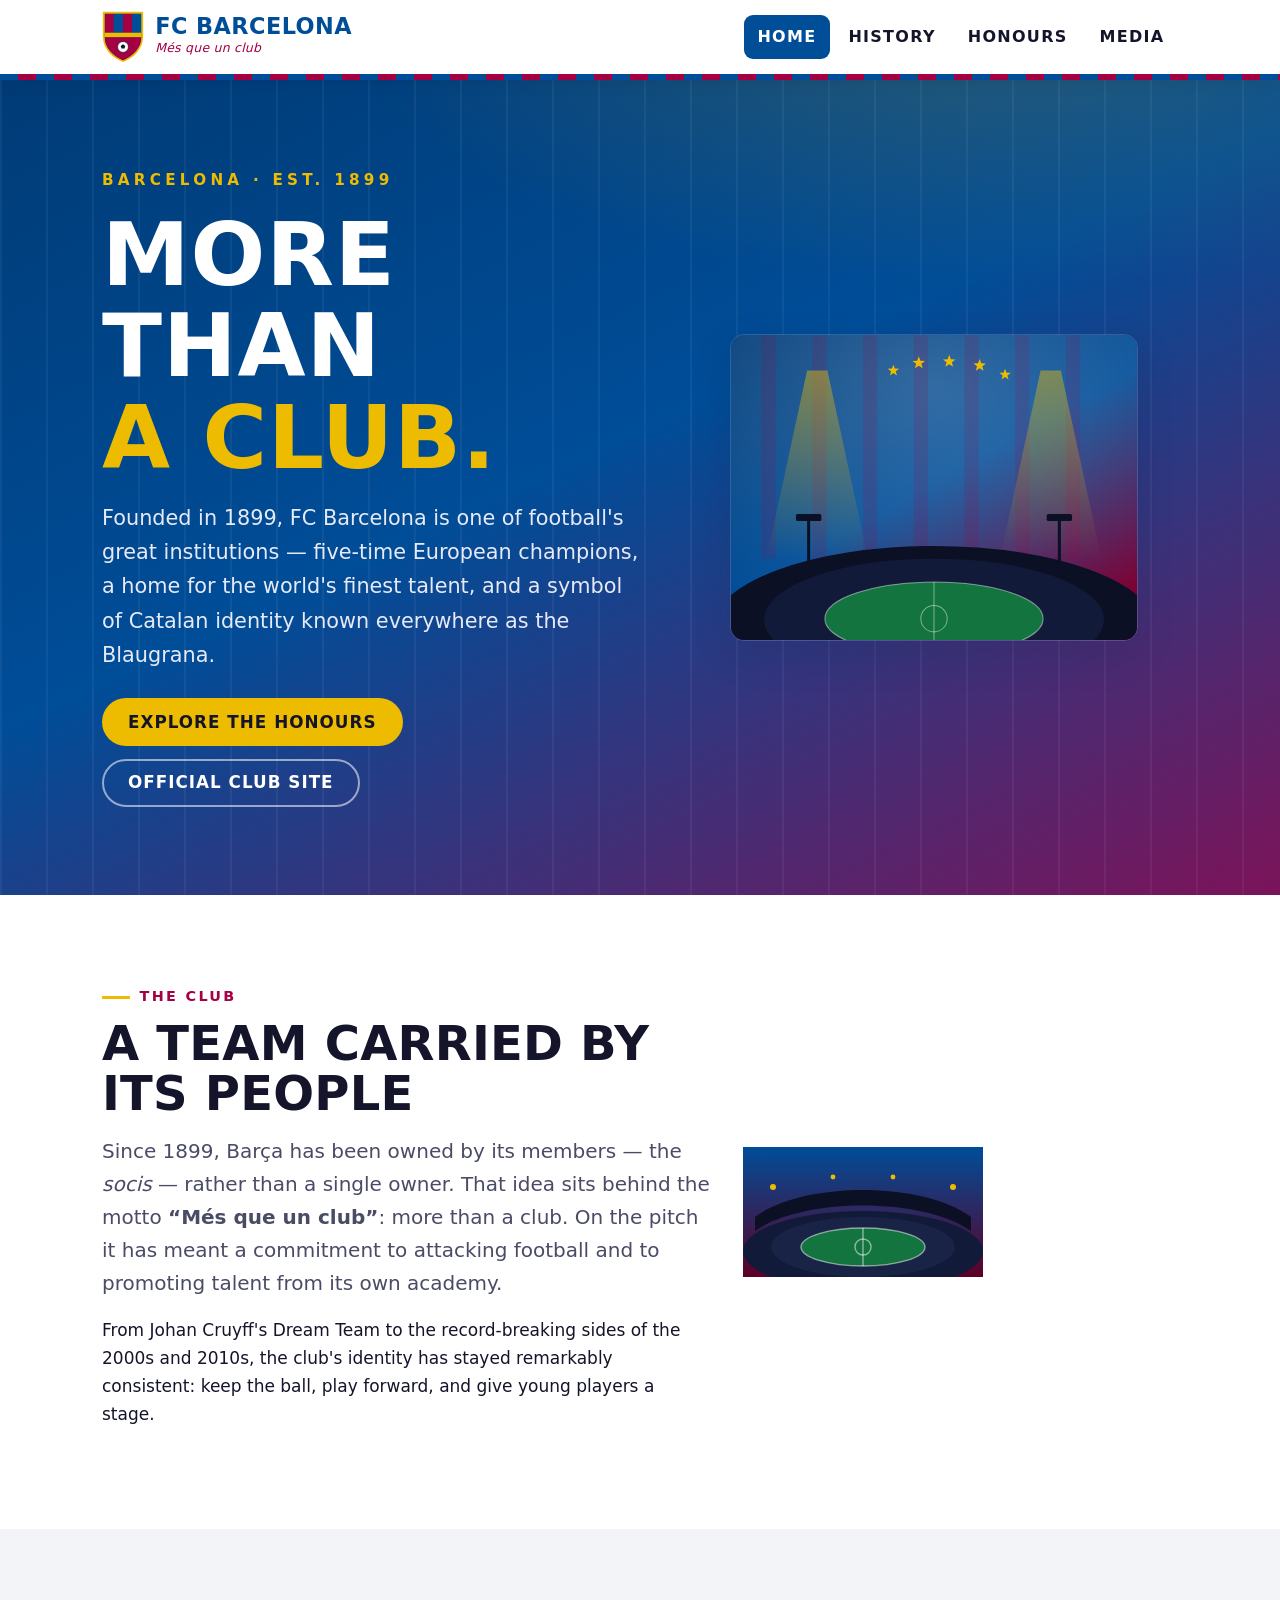
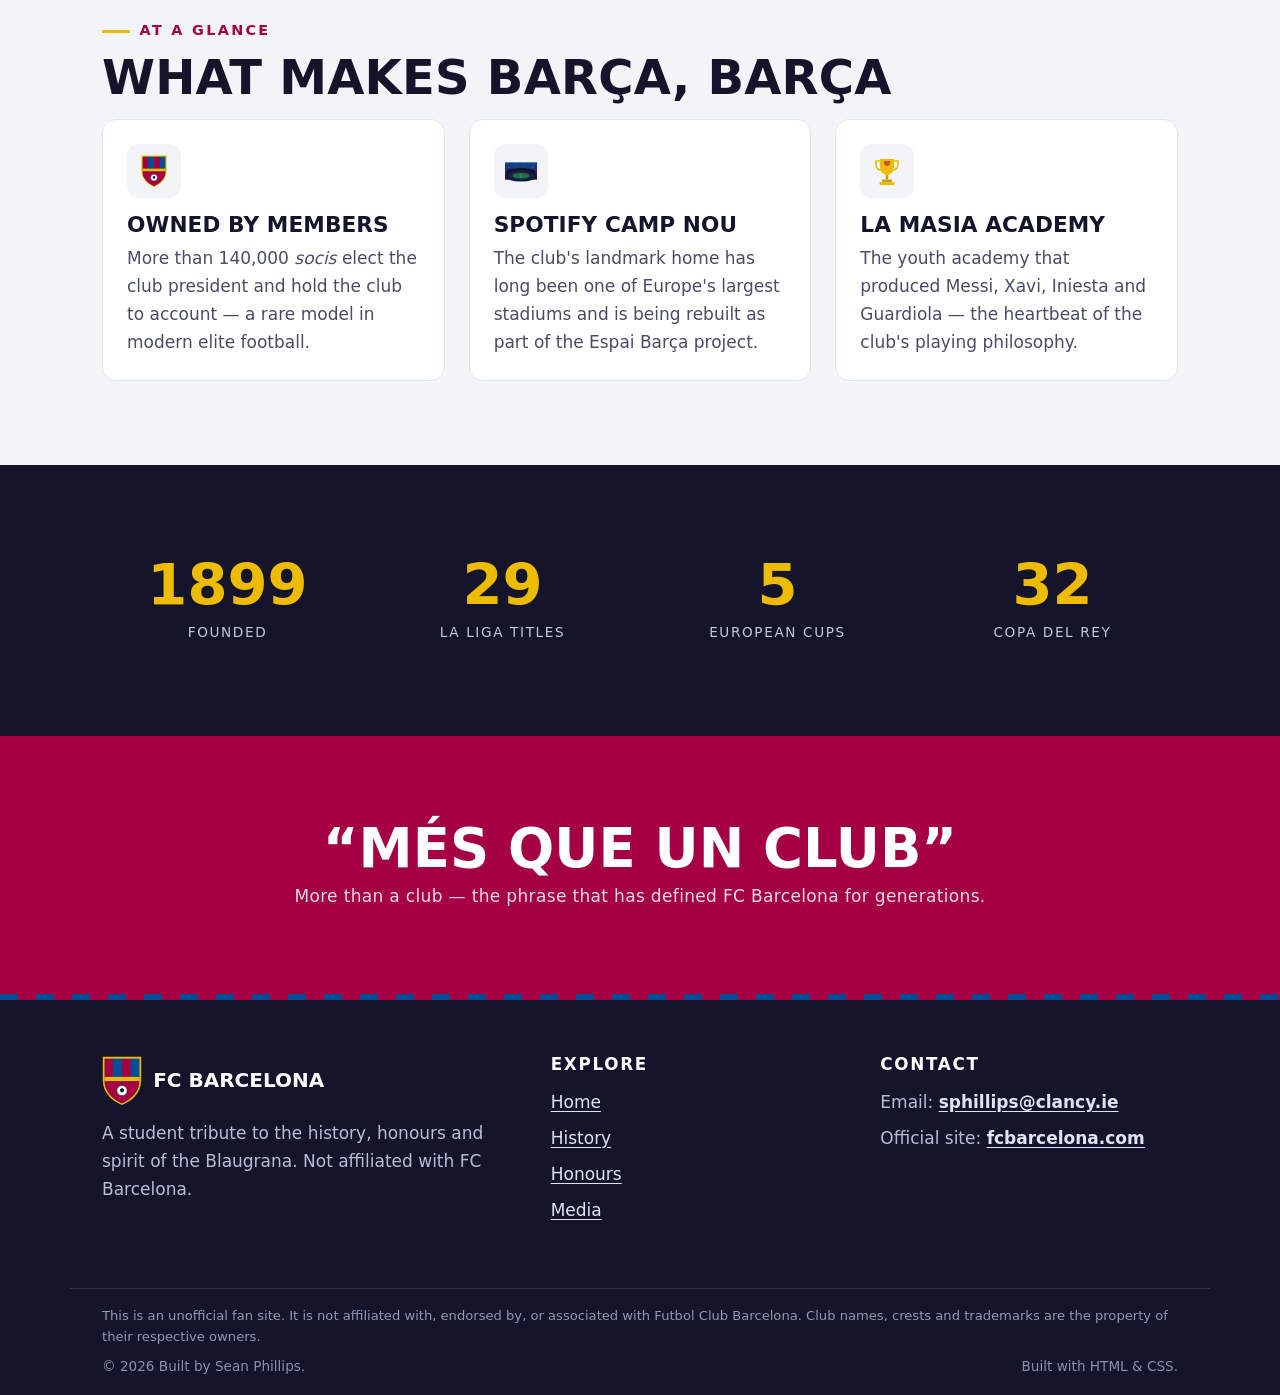
==== commit 463883c2: "use the Bootstrap grid for the home page feature cards the assessment criteria name CSS and Bootstra" ====
--- a/index.html
+++ b/index.html
@@ -4,6 +4,28 @@
   <meta charset="utf-8">
   <meta name="viewport" content="width=device-width, initial-scale=1">
   <title>FC Barcelona — Més que un club</title>
+
+  <meta name="description" content="A fan tribute to FC Barcelona — the history, honours and spirit of the Blaugrana. Founded in 1899 and five-time European champions.">
+  <meta name="keywords" content="FC Barcelona, Barça, Blaugrana, football, La Liga, Champions League, Camp Nou, Més que un club">
+  <meta name="author" content="Sean Phillips">
+  <meta name="robots" content="index, follow">
+  <meta name="theme-color" content="#004D98">
+
+  <!-- Open Graph / social preview -->
+  <meta property="og:type" content="website">
+  <meta property="og:site_name" content="FC Barcelona Fan Site">
+  <meta property="og:title" content="FC Barcelona — Més que un club">
+  <meta property="og:description" content="A fan tribute to the history, honours and spirit of FC Barcelona.">
+  <meta property="og:image" content="https://iisphilipsii.github.io/module1-webdesign-assessment-fc-barcelona/images/og-preview.png">
+  <meta property="og:locale" content="en_GB">
+  <meta name="twitter:card" content="summary_large_image">
+
+  <link rel="icon" href="images/crest.svg" type="image/svg+xml">
+
+  <!-- Bootstrap grid (layout only, no JavaScript) -->
+  <link rel="stylesheet" href="css/bootstrap-grid.min.css">
+
+  <!-- My Stylesheet -->
   <link rel="stylesheet" href="css/styles.css">
 </head>
 <body>
@@ -76,28 +98,29 @@
       </div>
     </section>
 
-     <!-- Feature cards (CSS grid) -->
+     <!-- Feature cards (Bootstrap grid) -->
     <section class="section section--mist">
       <div class="container">
         <p class="eyebrow">At a glance</p>
         <h2 class="section-title">What makes Barça, Barça</h2>
         <!-- the card icons are just decoration so I left the alt text empty -->
-        <div class="cards">
-          <div>
+        <!-- Bootstrap grid: one column on a phone, two from sm, three from lg -->
+        <div class="row g-4">
+          <div class="col-12 col-sm-6 col-lg-4">
             <article class="feature">
               <div class="feature-icon"><img src="images/crest.svg" alt=""></div>
               <h3>Owned by members</h3>
               <p>More than 140,000 <em>socis</em> elect the club president and hold the club to account — a rare model in modern elite football.</p>
             </article>
           </div>
-          <div>
+          <div class="col-12 col-sm-6 col-lg-4">
             <article class="feature">
               <div class="feature-icon"><img src="images/stadium.svg" alt=""></div>
               <h3>Spotify Camp Nou</h3>
               <p>The club's landmark home has long been one of Europe's largest stadiums and is being rebuilt as part of the Espai Barça project.</p>
             </article>
           </div>
-          <div>
+          <div class="col-12 col-sm-6 col-lg-4">
             <article class="feature">
               <div class="feature-icon"><img src="images/trophy.svg" alt=""></div>
               <h3>La Masia academy</h3>
